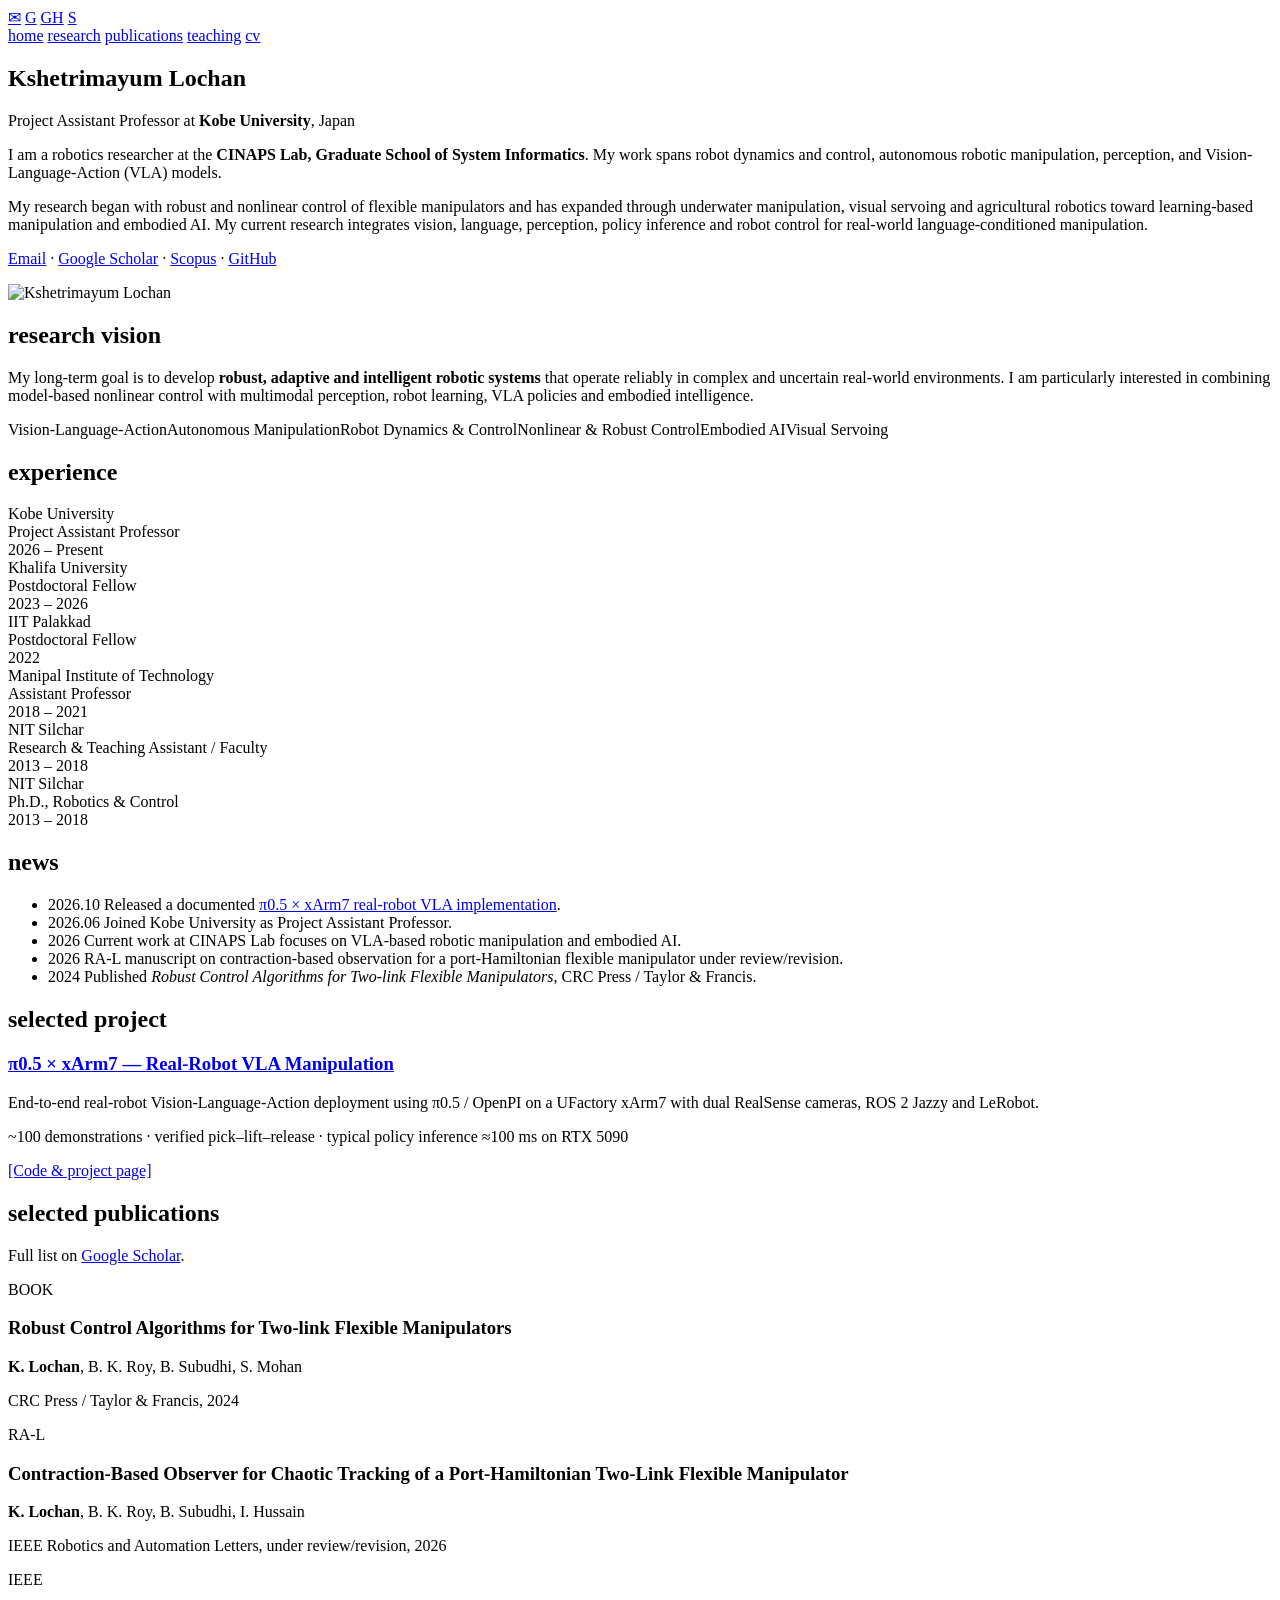
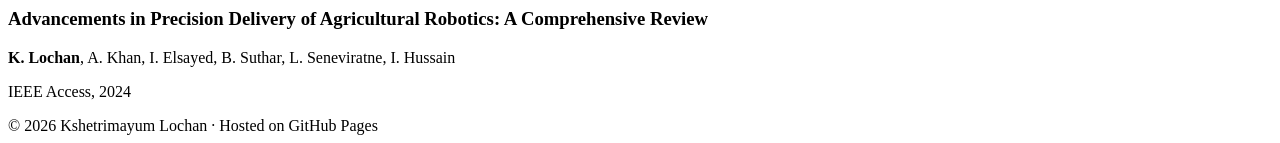
==== index.html @ 655a131e "Add index.html to academic website" ====
<!doctype html>
<html lang="en">
<head>
  <meta charset="utf-8">
  <meta name="viewport" content="width=device-width, initial-scale=1">
  <title>Kshetrimayum Lochan | Robotics & VLA</title>
  <meta name="description" content="Academic homepage of Kshetrimayum Lochan, Project Assistant Professor at Kobe University working on Vision-Language-Action models, robotics, autonomous manipulation, and nonlinear control.">
  <link rel="stylesheet" href="styles.css">
</head>
<body>
<header class="site-header">
  <div class="nav-wrap">
    <div class="social">
      <a href="mailto:lochan.nits@gmail.com" aria-label="Email">✉</a>
      <a href="https://scholar.google.co.in/citations?user=Sx0c1C0AAAAJ&hl=en" target="_blank">G</a>
      <a href="https://github.com/KLochan" target="_blank">GH</a>
      <a href="https://www.scopus.com/authid/detail.uri?authorId=55263348600" target="_blank">S</a>
    </div>
    <nav>
      <a class="active" href="index.html">home</a>
      <a href="research.html">research</a>
      <a href="publications.html">publications</a>
      <a href="teaching.html">teaching</a>
      <a href="cv.html">cv</a>
    </nav>
  </div>
</header>

<main class="container">
  <section class="hero">
    <div class="hero-text">
      <h1>Kshetrimayum Lochan</h1>
      <p class="role">Project Assistant Professor at <strong>Kobe University</strong>, Japan</p>
      <p>I am a robotics researcher at the <strong>CINAPS Lab, Graduate School of System Informatics</strong>. My work spans robot dynamics and control, autonomous robotic manipulation, perception, and Vision-Language-Action (VLA) models.</p>
      <p>My research began with robust and nonlinear control of flexible manipulators and has expanded through underwater manipulation, visual servoing and agricultural robotics toward learning-based manipulation and embodied AI. My current research integrates vision, language, perception, policy inference and robot control for real-world language-conditioned manipulation.</p>
      <p class="links"><a href="mailto:lochan.nits@gmail.com">Email</a> · <a href="https://scholar.google.co.in/citations?user=Sx0c1C0AAAAJ&hl=en">Google Scholar</a> · <a href="https://www.scopus.com/authid/detail.uri?authorId=55263348600">Scopus</a> · <a href="https://github.com/KLochan">GitHub</a></p>
    </div>
    <img class="portrait" src="https://avatars.githubusercontent.com/u/66626552?v=4" alt="Kshetrimayum Lochan">
  </section>

  <section>
    <h2>research vision</h2>
    <p>My long-term goal is to develop <strong>robust, adaptive and intelligent robotic systems</strong> that operate reliably in complex and uncertain real-world environments. I am particularly interested in combining model-based nonlinear control with multimodal perception, robot learning, VLA policies and embodied intelligence.</p>
    <div class="chips">
      <span>Vision-Language-Action</span><span>Autonomous Manipulation</span><span>Robot Dynamics & Control</span><span>Nonlinear & Robust Control</span><span>Embodied AI</span><span>Visual Servoing</span>
    </div>
  </section>

  <section>
    <h2>experience</h2>
    <div class="timeline-grid">
      <div class="exp-card"><div class="inst">Kobe University</div><div class="title">Project Assistant Professor</div><div class="years">2026 – Present</div></div>
      <div class="exp-card"><div class="inst">Khalifa University</div><div class="title">Postdoctoral Fellow</div><div class="years">2023 – 2026</div></div>
      <div class="exp-card"><div class="inst">IIT Palakkad</div><div class="title">Postdoctoral Fellow</div><div class="years">2022</div></div>
      <div class="exp-card"><div class="inst">Manipal Institute of Technology</div><div class="title">Assistant Professor</div><div class="years">2018 – 2021</div></div>
      <div class="exp-card"><div class="inst">NIT Silchar</div><div class="title">Research & Teaching Assistant / Faculty</div><div class="years">2013 – 2018</div></div>
      <div class="exp-card"><div class="inst">NIT Silchar</div><div class="title">Ph.D., Robotics & Control</div><div class="years">2013 – 2018</div></div>
    </div>
  </section>

  <section>
    <h2>news</h2>
    <ul class="news">
      <li><span>2026.10</span> Released a documented <a href="https://github.com/KLochan/pi0.5-xArm7-handwash-pick">π0.5 × xArm7 real-robot VLA implementation</a>.</li>
      <li><span>2026.06</span> Joined Kobe University as Project Assistant Professor.</li>
      <li><span>2026</span> Current work at CINAPS Lab focuses on VLA-based robotic manipulation and embodied AI.</li>
      <li><span>2026</span> RA-L manuscript on contraction-based observation for a port-Hamiltonian flexible manipulator under review/revision.</li>
      <li><span>2024</span> Published <em>Robust Control Algorithms for Two-link Flexible Manipulators</em>, CRC Press / Taylor & Francis.</li>
    </ul>
  </section>

  <section>
    <h2>selected project</h2>
    <article class="project-card">
      <div>
        <h3><a href="https://github.com/KLochan/pi0.5-xArm7-handwash-pick">π0.5 × xArm7 — Real-Robot VLA Manipulation</a></h3>
        <p>End-to-end real-robot Vision-Language-Action deployment using π0.5 / OpenPI on a UFactory xArm7 with dual RealSense cameras, ROS 2 Jazzy and LeRobot.</p>
        <p class="meta">~100 demonstrations · verified pick–lift–release · typical policy inference ≈100 ms on RTX 5090</p>
        <p><a href="https://github.com/KLochan/pi0.5-xArm7-handwash-pick">[Code & project page]</a></p>
      </div>
    </article>
  </section>

  <section>
    <h2>selected publications</h2>
    <p class="pub-note">Full list on <a href="https://scholar.google.co.in/citations?user=Sx0c1C0AAAAJ&hl=en">Google Scholar</a>.</p>

    <article class="pub">
      <div class="pub-thumb">BOOK</div>
      <div><h3>Robust Control Algorithms for Two-link Flexible Manipulators</h3><p><strong>K. Lochan</strong>, B. K. Roy, B. Subudhi, S. Mohan</p><p class="venue">CRC Press / Taylor & Francis, 2024</p></div>
    </article>

    <article class="pub">
      <div class="pub-thumb">RA-L</div>
      <div><h3>Contraction-Based Observer for Chaotic Tracking of a Port-Hamiltonian Two-Link Flexible Manipulator</h3><p><strong>K. Lochan</strong>, B. K. Roy, B. Subudhi, I. Hussain</p><p class="venue">IEEE Robotics and Automation Letters, under review/revision, 2026</p></div>
    </article>

    <article class="pub">
      <div class="pub-thumb">IEEE</div>
      <div><h3>Advancements in Precision Delivery of Agricultural Robotics: A Comprehensive Review</h3><p><strong>K. Lochan</strong>, A. Khan, I. Elsayed, B. Suthar, L. Seneviratne, I. Hussain</p><p class="venue">IEEE Access, 2024</p></div>
    </article>
  </section>
</main>

<footer>© 2026 Kshetrimayum Lochan · Hosted on GitHub Pages</footer>
</body>
</html>
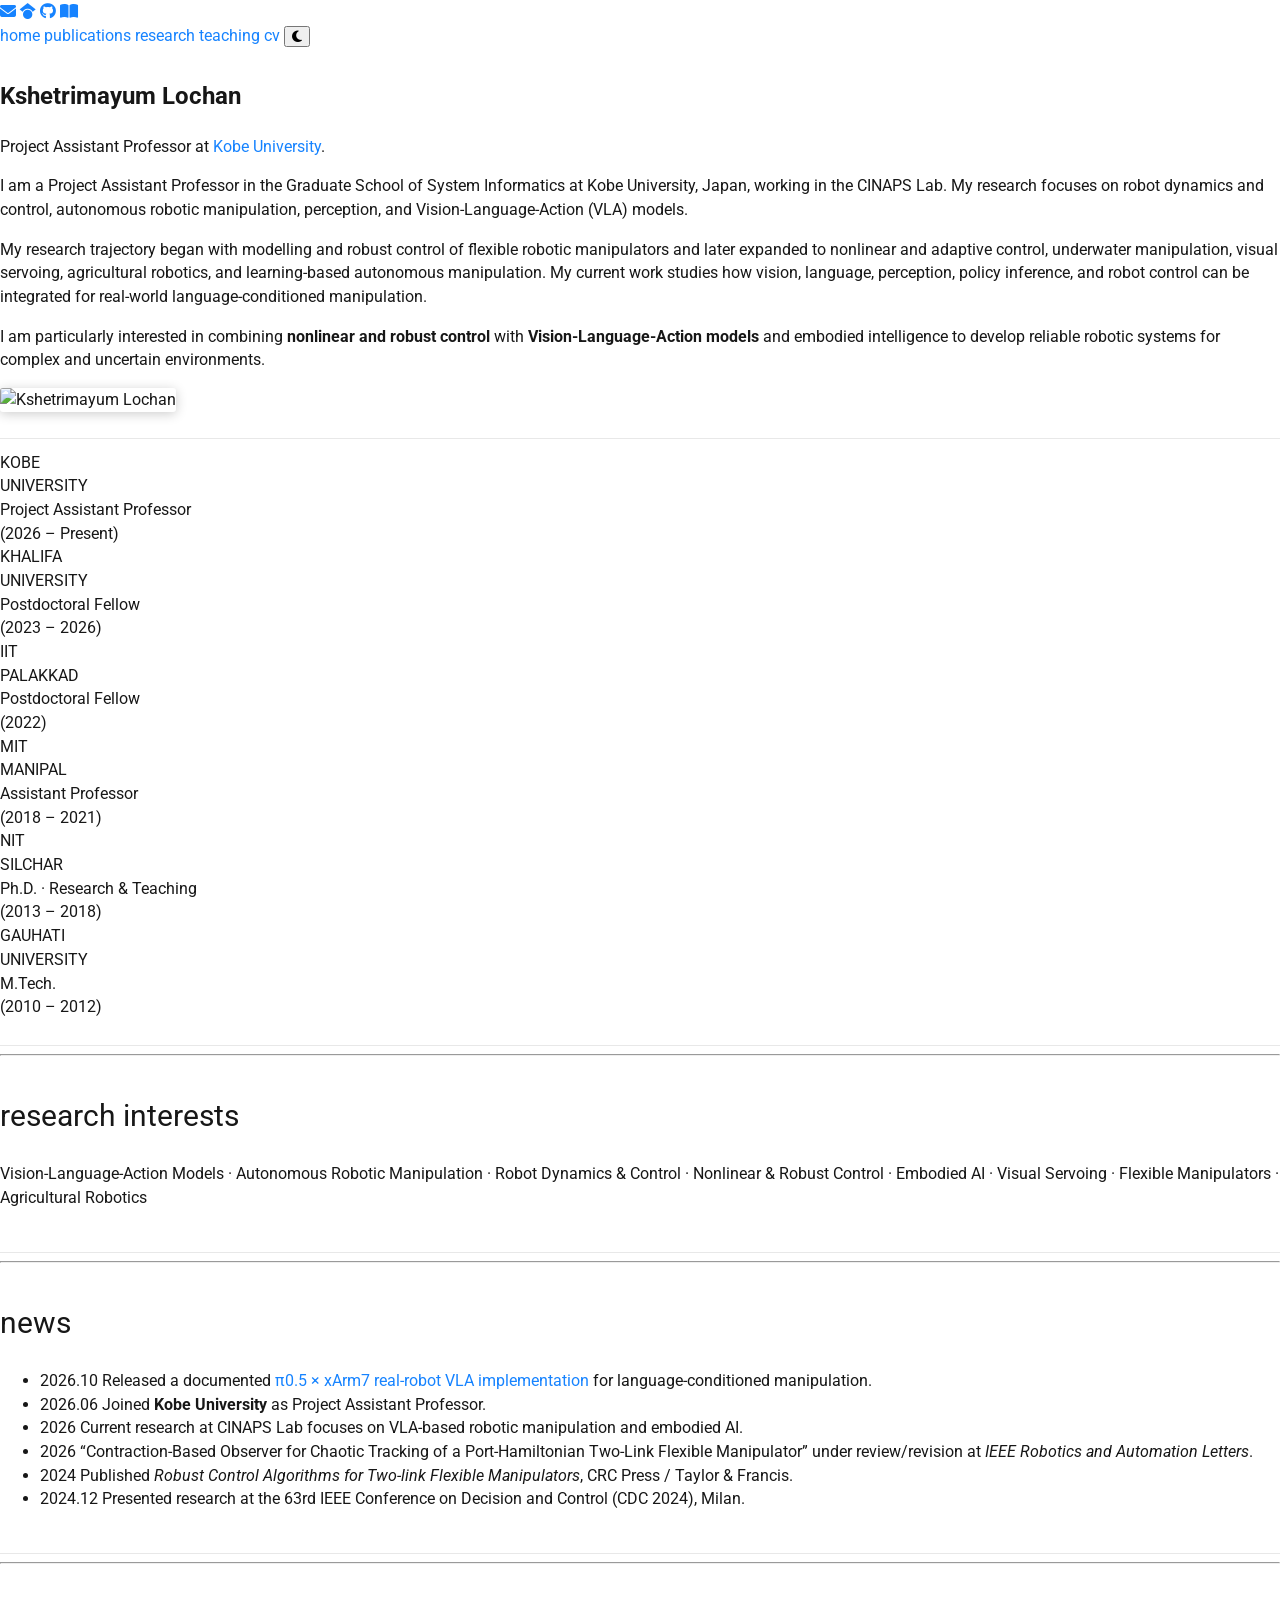
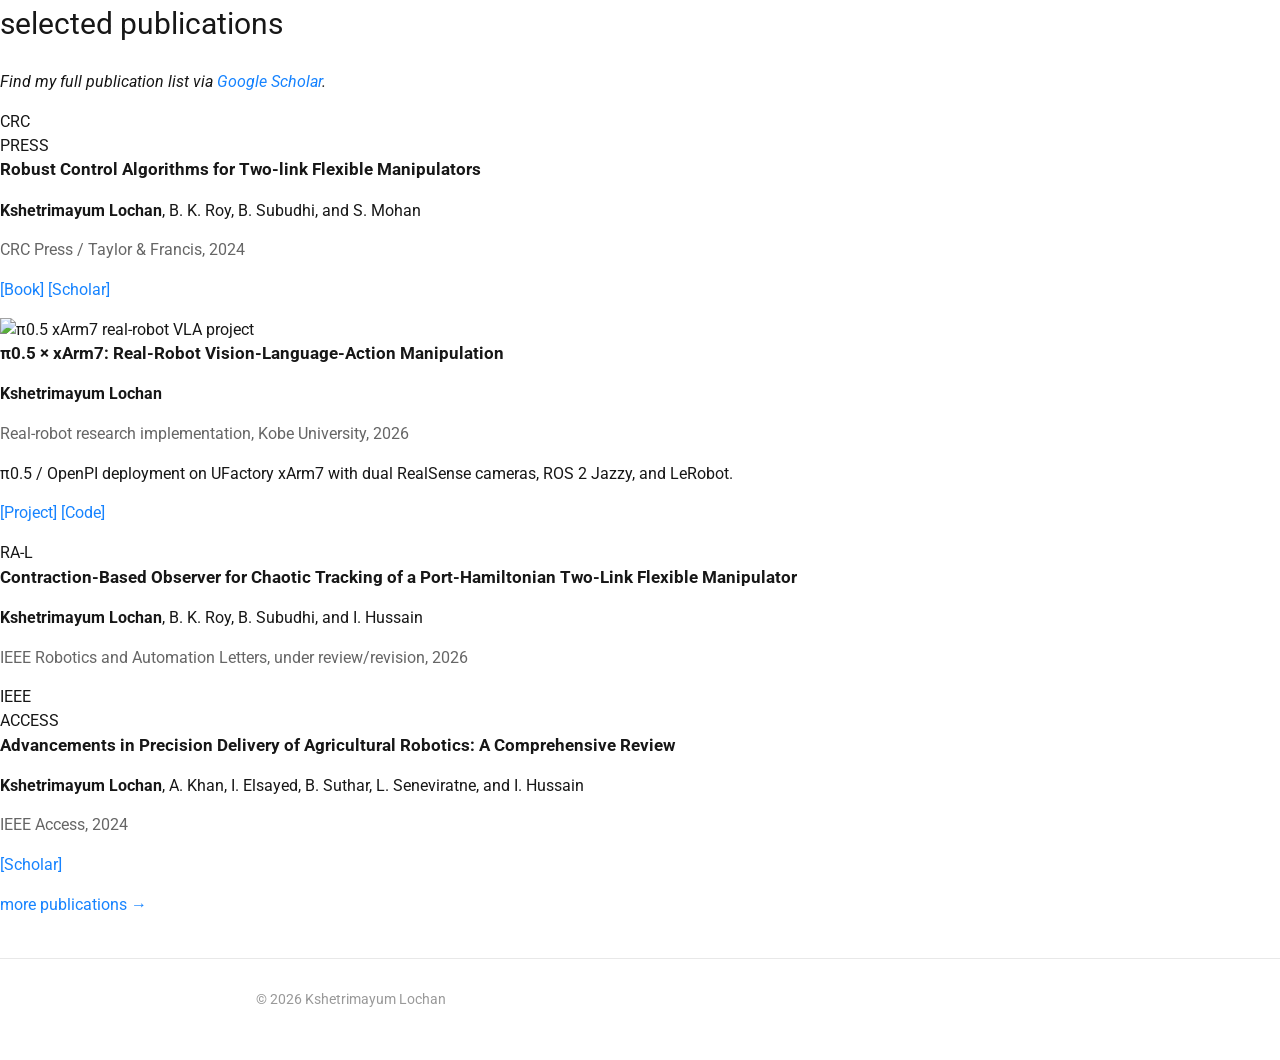
==== commit 040da27e: "Match academic homepage layout more closely" ====
--- a/index.html
+++ b/index.html
@@ -3,105 +3,161 @@
 <head>
   <meta charset="utf-8">
   <meta name="viewport" content="width=device-width, initial-scale=1">
-  <title>Kshetrimayum Lochan | Robotics & VLA</title>
-  <meta name="description" content="Academic homepage of Kshetrimayum Lochan, Project Assistant Professor at Kobe University working on Vision-Language-Action models, robotics, autonomous manipulation, and nonlinear control.">
+  <title>Kshetrimayum Lochan</title>
+  <meta name="description" content="Kshetrimayum Lochan — Project Assistant Professor at Kobe University. Robotics, Vision-Language-Action models, autonomous manipulation, nonlinear and robust control.">
+  <link rel="preconnect" href="https://fonts.googleapis.com">
+  <link rel="preconnect" href="https://fonts.gstatic.com" crossorigin>
+  <link href="https://fonts.googleapis.com/css2?family=Roboto:wght@300;400;500;700&display=swap" rel="stylesheet">
+  <link rel="stylesheet" href="https://cdnjs.cloudflare.com/ajax/libs/font-awesome/6.5.2/css/all.min.css">
   <link rel="stylesheet" href="styles.css">
 </head>
 <body>
-<header class="site-header">
-  <div class="nav-wrap">
-    <div class="social">
-      <a href="mailto:lochan.nits@gmail.com" aria-label="Email">✉</a>
-      <a href="https://scholar.google.co.in/citations?user=Sx0c1C0AAAAJ&hl=en" target="_blank">G</a>
-      <a href="https://github.com/KLochan" target="_blank">GH</a>
-      <a href="https://www.scopus.com/authid/detail.uri?authorId=55263348600" target="_blank">S</a>
+<header class="topbar">
+  <div class="nav-shell">
+    <div class="icon-links">
+      <a href="mailto:lochan.nits@gmail.com" title="Email"><i class="fa-solid fa-envelope"></i></a>
+      <a href="https://scholar.google.co.in/citations?user=Sx0c1C0AAAAJ&hl=en" target="_blank" title="Google Scholar"><i class="fa-brands fa-google-scholar"></i></a>
+      <a href="https://github.com/KLochan" target="_blank" title="GitHub"><i class="fa-brands fa-github"></i></a>
+      <a href="https://www.scopus.com/authid/detail.uri?authorId=55263348600" target="_blank" title="Scopus"><i class="fa-solid fa-book-open"></i></a>
     </div>
-    <nav>
+    <nav class="main-nav">
       <a class="active" href="index.html">home</a>
+      <a href="publications.html">publications</a>
       <a href="research.html">research</a>
-      <a href="publications.html">publications</a>
       <a href="teaching.html">teaching</a>
       <a href="cv.html">cv</a>
+      <button id="theme-toggle" aria-label="Toggle dark mode"><i class="fa-solid fa-moon"></i></button>
     </nav>
   </div>
 </header>
 
-<main class="container">
-  <section class="hero">
-    <div class="hero-text">
+<main class="page">
+  <section class="intro">
+    <div class="intro-copy">
       <h1>Kshetrimayum Lochan</h1>
-      <p class="role">Project Assistant Professor at <strong>Kobe University</strong>, Japan</p>
-      <p>I am a robotics researcher at the <strong>CINAPS Lab, Graduate School of System Informatics</strong>. My work spans robot dynamics and control, autonomous robotic manipulation, perception, and Vision-Language-Action (VLA) models.</p>
-      <p>My research began with robust and nonlinear control of flexible manipulators and has expanded through underwater manipulation, visual servoing and agricultural robotics toward learning-based manipulation and embodied AI. My current research integrates vision, language, perception, policy inference and robot control for real-world language-conditioned manipulation.</p>
-      <p class="links"><a href="mailto:lochan.nits@gmail.com">Email</a> · <a href="https://scholar.google.co.in/citations?user=Sx0c1C0AAAAJ&hl=en">Google Scholar</a> · <a href="https://www.scopus.com/authid/detail.uri?authorId=55263348600">Scopus</a> · <a href="https://github.com/KLochan">GitHub</a></p>
+      <p class="position">Project Assistant Professor at <a href="https://www.kobe-u.ac.jp/en/" target="_blank">Kobe University</a>.</p>
+
+      <p>I am a Project Assistant Professor in the Graduate School of System Informatics at Kobe University, Japan, working in the CINAPS Lab. My research focuses on robot dynamics and control, autonomous robotic manipulation, perception, and Vision-Language-Action (VLA) models.</p>
+
+      <p>My research trajectory began with modelling and robust control of flexible robotic manipulators and later expanded to nonlinear and adaptive control, underwater manipulation, visual servoing, agricultural robotics, and learning-based autonomous manipulation. My current work studies how vision, language, perception, policy inference, and robot control can be integrated for real-world language-conditioned manipulation.</p>
+
+      <p>I am particularly interested in combining <strong>nonlinear and robust control</strong> with <strong>Vision-Language-Action models</strong> and embodied intelligence to develop reliable robotic systems for complex and uncertain environments.</p>
     </div>
-    <img class="portrait" src="https://avatars.githubusercontent.com/u/66626552?v=4" alt="Kshetrimayum Lochan">
-  </section>
-
-  <section>
-    <h2>research vision</h2>
-    <p>My long-term goal is to develop <strong>robust, adaptive and intelligent robotic systems</strong> that operate reliably in complex and uncertain real-world environments. I am particularly interested in combining model-based nonlinear control with multimodal perception, robot learning, VLA policies and embodied intelligence.</p>
-    <div class="chips">
-      <span>Vision-Language-Action</span><span>Autonomous Manipulation</span><span>Robot Dynamics & Control</span><span>Nonlinear & Robust Control</span><span>Embodied AI</span><span>Visual Servoing</span>
+    <div class="portrait-wrap">
+      <img class="portrait" src="https://avatars.githubusercontent.com/u/66626552?v=4" alt="Kshetrimayum Lochan">
     </div>
   </section>
 
-  <section>
-    <h2>experience</h2>
-    <div class="timeline-grid">
-      <div class="exp-card"><div class="inst">Kobe University</div><div class="title">Project Assistant Professor</div><div class="years">2026 – Present</div></div>
-      <div class="exp-card"><div class="inst">Khalifa University</div><div class="title">Postdoctoral Fellow</div><div class="years">2023 – 2026</div></div>
-      <div class="exp-card"><div class="inst">IIT Palakkad</div><div class="title">Postdoctoral Fellow</div><div class="years">2022</div></div>
-      <div class="exp-card"><div class="inst">Manipal Institute of Technology</div><div class="title">Assistant Professor</div><div class="years">2018 – 2021</div></div>
-      <div class="exp-card"><div class="inst">NIT Silchar</div><div class="title">Research & Teaching Assistant / Faculty</div><div class="years">2013 – 2018</div></div>
-      <div class="exp-card"><div class="inst">NIT Silchar</div><div class="title">Ph.D., Robotics & Control</div><div class="years">2013 – 2018</div></div>
+  <section class="career-strip">
+    <div class="career-item">
+      <div class="logo-block kobe">KOBE<br><span>UNIVERSITY</span></div>
+      <div class="career-role">Project Assistant Professor</div>
+      <div class="career-years">(2026 – Present)</div>
+    </div>
+    <div class="career-item">
+      <div class="logo-block ku">KHALIFA<br><span>UNIVERSITY</span></div>
+      <div class="career-role">Postdoctoral Fellow</div>
+      <div class="career-years">(2023 – 2026)</div>
+    </div>
+    <div class="career-item">
+      <div class="logo-block iit">IIT<br><span>PALAKKAD</span></div>
+      <div class="career-role">Postdoctoral Fellow</div>
+      <div class="career-years">(2022)</div>
+    </div>
+    <div class="career-item">
+      <div class="logo-block mit">MIT<br><span>MANIPAL</span></div>
+      <div class="career-role">Assistant Professor</div>
+      <div class="career-years">(2018 – 2021)</div>
+    </div>
+    <div class="career-item">
+      <div class="logo-block nit">NIT<br><span>SILCHAR</span></div>
+      <div class="career-role">Ph.D. · Research & Teaching</div>
+      <div class="career-years">(2013 – 2018)</div>
+    </div>
+    <div class="career-item">
+      <div class="logo-block gu">GAUHATI<br><span>UNIVERSITY</span></div>
+      <div class="career-role">M.Tech.</div>
+      <div class="career-years">(2010 – 2012)</div>
     </div>
   </section>
 
+  <hr>
+
+  <section>
+    <h2>research interests</h2>
+    <p class="interest-line">Vision-Language-Action Models · Autonomous Robotic Manipulation · Robot Dynamics & Control · Nonlinear & Robust Control · Embodied AI · Visual Servoing · Flexible Manipulators · Agricultural Robotics</p>
+  </section>
+
+  <hr>
+
   <section>
     <h2>news</h2>
-    <ul class="news">
-      <li><span>2026.10</span> Released a documented <a href="https://github.com/KLochan/pi0.5-xArm7-handwash-pick">π0.5 × xArm7 real-robot VLA implementation</a>.</li>
-      <li><span>2026.06</span> Joined Kobe University as Project Assistant Professor.</li>
-      <li><span>2026</span> Current work at CINAPS Lab focuses on VLA-based robotic manipulation and embodied AI.</li>
-      <li><span>2026</span> RA-L manuscript on contraction-based observation for a port-Hamiltonian flexible manipulator under review/revision.</li>
-      <li><span>2024</span> Published <em>Robust Control Algorithms for Two-link Flexible Manipulators</em>, CRC Press / Taylor & Francis.</li>
+    <ul class="news-list">
+      <li><span class="date">2026.10</span> Released a documented <a href="https://github.com/KLochan/pi0.5-xArm7-handwash-pick">π0.5 × xArm7 real-robot VLA implementation</a> for language-conditioned manipulation.</li>
+      <li><span class="date">2026.06</span> Joined <strong>Kobe University</strong> as Project Assistant Professor.</li>
+      <li><span class="date">2026</span> Current research at CINAPS Lab focuses on VLA-based robotic manipulation and embodied AI.</li>
+      <li><span class="date">2026</span> “Contraction-Based Observer for Chaotic Tracking of a Port-Hamiltonian Two-Link Flexible Manipulator” under review/revision at <em>IEEE Robotics and Automation Letters</em>.</li>
+      <li><span class="date">2024</span> Published <em>Robust Control Algorithms for Two-link Flexible Manipulators</em>, CRC Press / Taylor & Francis.</li>
+      <li><span class="date">2024.12</span> Presented research at the 63rd IEEE Conference on Decision and Control (CDC 2024), Milan.</li>
     </ul>
   </section>
 
-  <section>
-    <h2>selected project</h2>
-    <article class="project-card">
-      <div>
-        <h3><a href="https://github.com/KLochan/pi0.5-xArm7-handwash-pick">π0.5 × xArm7 — Real-Robot VLA Manipulation</a></h3>
-        <p>End-to-end real-robot Vision-Language-Action deployment using π0.5 / OpenPI on a UFactory xArm7 with dual RealSense cameras, ROS 2 Jazzy and LeRobot.</p>
-        <p class="meta">~100 demonstrations · verified pick–lift–release · typical policy inference ≈100 ms on RTX 5090</p>
-        <p><a href="https://github.com/KLochan/pi0.5-xArm7-handwash-pick">[Code & project page]</a></p>
-      </div>
-    </article>
-  </section>
+  <hr>
 
   <section>
     <h2>selected publications</h2>
-    <p class="pub-note">Full list on <a href="https://scholar.google.co.in/citations?user=Sx0c1C0AAAAJ&hl=en">Google Scholar</a>.</p>
+    <p class="pub-intro"><em>Find my full publication list via <a href="https://scholar.google.co.in/citations?user=Sx0c1C0AAAAJ&hl=en">Google Scholar</a>.</em></p>
 
-    <article class="pub">
-      <div class="pub-thumb">BOOK</div>
-      <div><h3>Robust Control Algorithms for Two-link Flexible Manipulators</h3><p><strong>K. Lochan</strong>, B. K. Roy, B. Subudhi, S. Mohan</p><p class="venue">CRC Press / Taylor & Francis, 2024</p></div>
+    <article class="publication">
+      <div class="pub-image book-cover"><span>CRC<br>PRESS</span></div>
+      <div class="pub-body">
+        <h3>Robust Control Algorithms for Two-link Flexible Manipulators</h3>
+        <p><strong>Kshetrimayum Lochan</strong>, B. K. Roy, B. Subudhi, and S. Mohan</p>
+        <p class="venue">CRC Press / Taylor & Francis, 2024</p>
+        <p class="paper-links"><a href="https://doi.org/10.1201/9781003345268">[Book]</a> <a href="https://scholar.google.co.in/citations?user=Sx0c1C0AAAAJ&hl=en">[Scholar]</a></p>
+      </div>
     </article>
 
-    <article class="pub">
-      <div class="pub-thumb">RA-L</div>
-      <div><h3>Contraction-Based Observer for Chaotic Tracking of a Port-Hamiltonian Two-Link Flexible Manipulator</h3><p><strong>K. Lochan</strong>, B. K. Roy, B. Subudhi, I. Hussain</p><p class="venue">IEEE Robotics and Automation Letters, under review/revision, 2026</p></div>
+    <article class="publication">
+      <img class="pub-image real-image" src="https://raw.githubusercontent.com/KLochan/pi0.5-xArm7-handwash-pick/main/assets/handwash_task_montage.jpg" alt="π0.5 xArm7 real-robot VLA project">
+      <div class="pub-body">
+        <h3>π0.5 × xArm7: Real-Robot Vision-Language-Action Manipulation</h3>
+        <p><strong>Kshetrimayum Lochan</strong></p>
+        <p class="venue">Real-robot research implementation, Kobe University, 2026</p>
+        <p>π0.5 / OpenPI deployment on UFactory xArm7 with dual RealSense cameras, ROS 2 Jazzy, and LeRobot.</p>
+        <p class="paper-links"><a href="https://github.com/KLochan/pi0.5-xArm7-handwash-pick">[Project]</a> <a href="https://github.com/KLochan/pi0.5-xArm7-handwash-pick">[Code]</a></p>
+      </div>
     </article>
 
-    <article class="pub">
-      <div class="pub-thumb">IEEE</div>
-      <div><h3>Advancements in Precision Delivery of Agricultural Robotics: A Comprehensive Review</h3><p><strong>K. Lochan</strong>, A. Khan, I. Elsayed, B. Suthar, L. Seneviratne, I. Hussain</p><p class="venue">IEEE Access, 2024</p></div>
+    <article class="publication">
+      <div class="pub-image paper-graphic">RA-L</div>
+      <div class="pub-body">
+        <h3>Contraction-Based Observer for Chaotic Tracking of a Port-Hamiltonian Two-Link Flexible Manipulator</h3>
+        <p><strong>Kshetrimayum Lochan</strong>, B. K. Roy, B. Subudhi, and I. Hussain</p>
+        <p class="venue">IEEE Robotics and Automation Letters, under review/revision, 2026</p>
+      </div>
     </article>
+
+    <article class="publication">
+      <div class="pub-image paper-graphic">IEEE<br>ACCESS</div>
+      <div class="pub-body">
+        <h3>Advancements in Precision Delivery of Agricultural Robotics: A Comprehensive Review</h3>
+        <p><strong>Kshetrimayum Lochan</strong>, A. Khan, I. Elsayed, B. Suthar, L. Seneviratne, and I. Hussain</p>
+        <p class="venue">IEEE Access, 2024</p>
+        <p class="paper-links"><a href="https://scholar.google.co.in/citations?user=Sx0c1C0AAAAJ&hl=en">[Scholar]</a></p>
+      </div>
+    </article>
+
+    <p class="more"><a href="publications.html">more publications →</a></p>
   </section>
 </main>
 
-<footer>© 2026 Kshetrimayum Lochan · Hosted on GitHub Pages</footer>
+<footer class="footer">© 2026 Kshetrimayum Lochan</footer>
+
+<script>
+const btn=document.getElementById('theme-toggle');
+btn.addEventListener('click',()=>{document.body.classList.toggle('dark');localStorage.setItem('theme',document.body.classList.contains('dark')?'dark':'light');});
+if(localStorage.getItem('theme')==='dark')document.body.classList.add('dark');
+</script>
 </body>
 </html>
--- a/styles.css
+++ b/styles.css
@@ -0,0 +1,12 @@
+:root{--blue:#1683ff;--text:#171717;--muted:#666;--line:#e8e8e8;--bg:#fff;--card:#fafafa}
+*{box-sizing:border-box}body{margin:0;font-family:-apple-system,BlinkMacSystemFont,"Segoe UI",Roboto,Helvetica,Arial,sans-serif;color:var(--text);background:var(--bg);line-height:1.48;font-size:16px}
+a{color:var(--blue);text-decoration:none}a:hover{text-decoration:underline}.site-header{position:sticky;top:0;background:rgba(255,255,255,.96);border-bottom:1px solid var(--line);z-index:10}
+.nav-wrap{max-width:800px;margin:auto;height:64px;display:flex;align-items:center;justify-content:space-between;padding:0 8px}.social{display:flex;gap:10px;font-weight:700}.social a{color:#111}.nav-wrap nav{display:flex;gap:22px}.nav-wrap nav a{color:#333}.nav-wrap nav a.active{color:var(--blue)}
+.container{max-width:800px;margin:48px auto;padding:0 16px}.hero{display:grid;grid-template-columns:1fr 200px;gap:38px;align-items:center}.hero h1{font-size:42px;font-weight:400;margin:0 0 8px}.role{font-size:18px;margin-top:0}.portrait{width:200px;height:260px;object-fit:cover;border-radius:3px;box-shadow:0 2px 12px rgba(0,0,0,.2)}.links{margin-top:18px}
+section{padding:12px 0 26px;border-bottom:1px solid var(--line)}h2{font-size:30px;font-weight:400;margin:18px 0 24px}h3{font-size:17px;margin:0 0 5px}.chips{display:flex;flex-wrap:wrap;gap:8px;margin-top:20px}.chips span{border:1px solid #ddd;border-radius:16px;padding:5px 10px;font-size:14px;background:#fff}
+.timeline-grid{display:grid;grid-template-columns:repeat(3,1fr);gap:14px}.exp-card{border:1px solid var(--line);padding:16px;text-align:center;min-height:130px;display:flex;flex-direction:column;justify-content:center}.inst{font-weight:700;font-size:17px}.title{color:#555;margin:6px 0}.years{color:#999;font-weight:600}
+.news{padding-left:20px}.news li{margin:9px 0}.news span{display:inline-block;width:76px;color:#777}.project-card{display:grid;grid-template-columns:1fr;border-left:4px solid var(--blue);padding:6px 0 6px 20px}.meta,.venue,.pub-note{color:var(--muted)}
+.pub{display:grid;grid-template-columns:180px 1fr;gap:28px;margin:28px 0;align-items:start}.pub-thumb{height:105px;background:linear-gradient(135deg,#f0f0f0,#d9e8f8);display:flex;align-items:center;justify-content:center;font-weight:700;color:#666;letter-spacing:2px}.pub p{margin:3px 0}.pub h3{line-height:1.35}
+.subpage h1{font-size:38px;font-weight:400}.back{margin-bottom:24px}.section-list li{margin:8px 0}footer{max-width:800px;margin:30px auto 50px;padding:0 16px;color:#999;font-size:14px}
+@media(max-width:700px){.nav-wrap{height:auto;padding:14px 16px;align-items:flex-start;gap:12px;flex-direction:column}.nav-wrap nav{gap:13px;flex-wrap:wrap}.container{margin-top:26px}.hero{grid-template-columns:1fr}.portrait{order:-1;width:160px;height:210px}.hero h1{font-size:36px}.timeline-grid{grid-template-columns:1fr 1fr}.pub{grid-template-columns:1fr}.pub-thumb{width:180px}}
+@media(max-width:450px){.timeline-grid{grid-template-columns:1fr}}
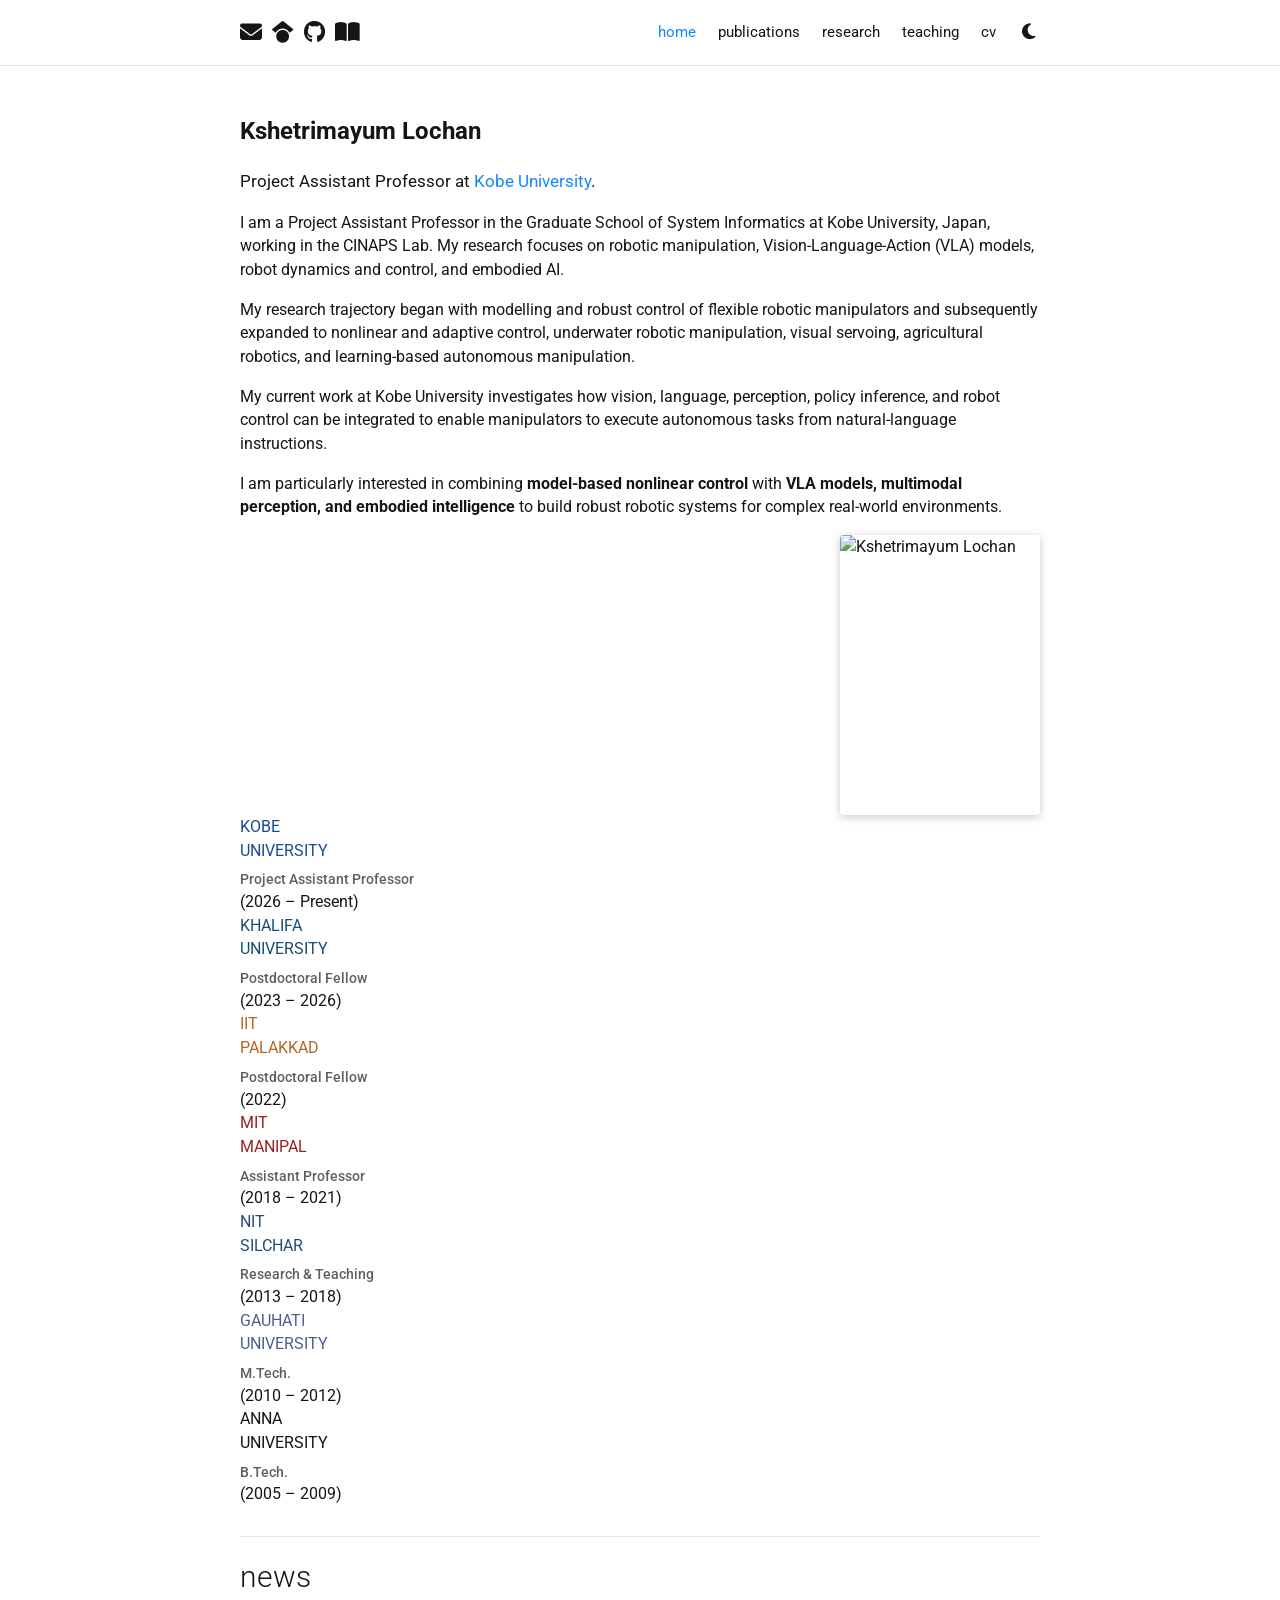
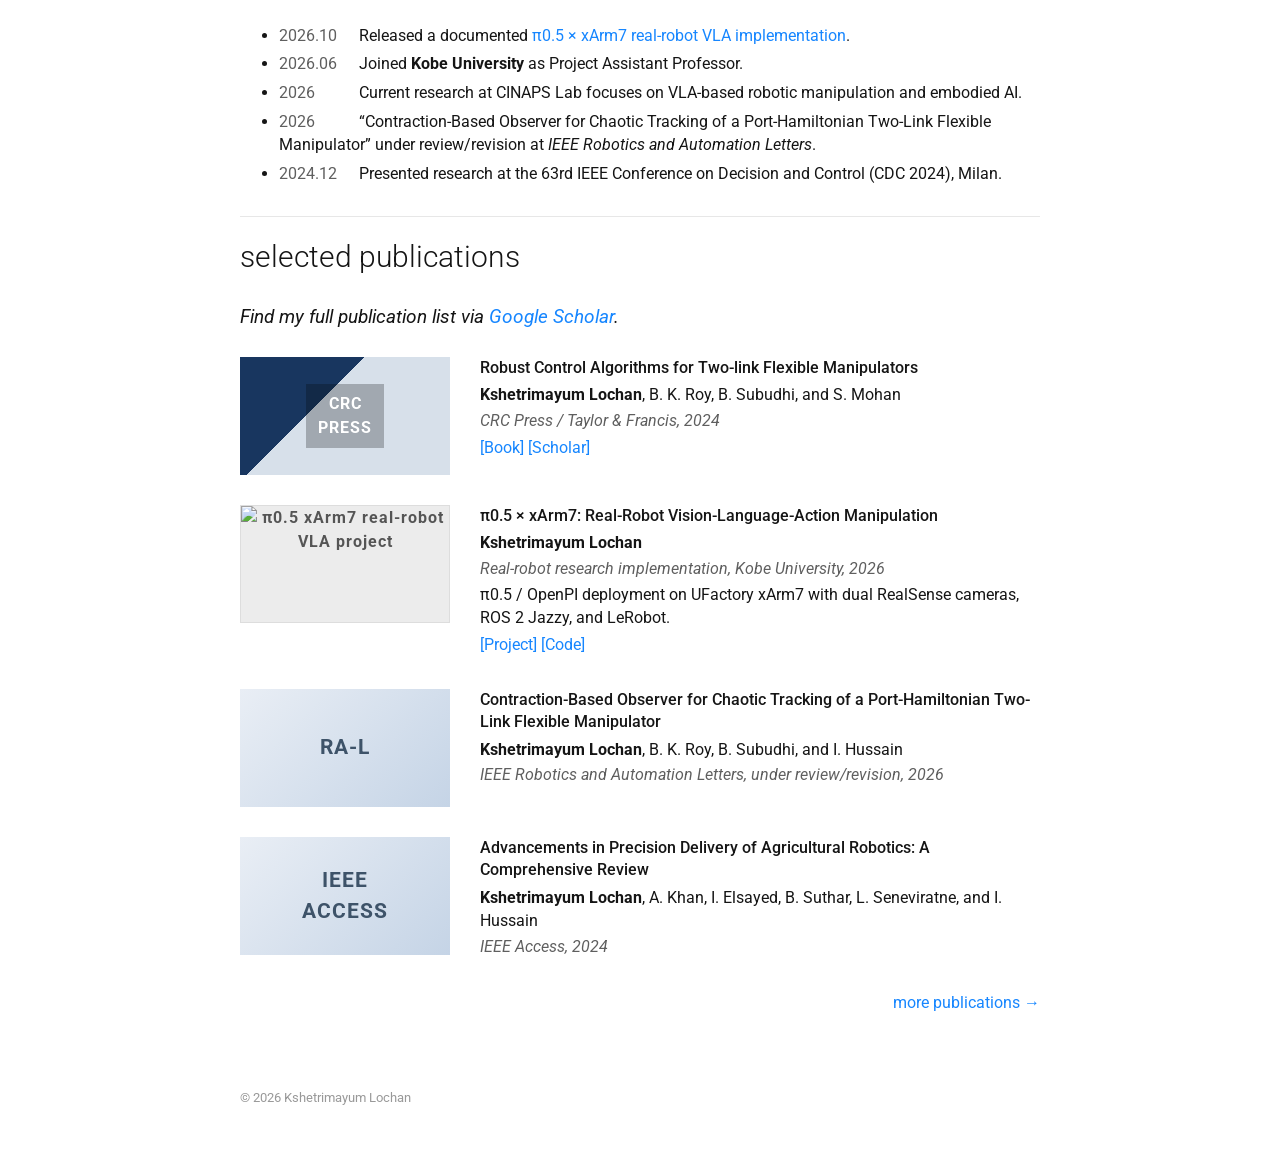
==== commit e8d69b4a: "Match homepage to academic website reference" ====
--- a/index.html
+++ b/index.html
@@ -4,7 +4,7 @@
   <meta charset="utf-8">
   <meta name="viewport" content="width=device-width, initial-scale=1">
   <title>Kshetrimayum Lochan</title>
-  <meta name="description" content="Kshetrimayum Lochan — Project Assistant Professor at Kobe University. Robotics, Vision-Language-Action models, autonomous manipulation, nonlinear and robust control.">
+  <meta name="description" content="Kshetrimayum Lochan — Project Assistant Professor at Kobe University working on robotics, Vision-Language-Action models, autonomous manipulation, and nonlinear control.">
   <link rel="preconnect" href="https://fonts.googleapis.com">
   <link rel="preconnect" href="https://fonts.gstatic.com" crossorigin>
   <link href="https://fonts.googleapis.com/css2?family=Roboto:wght@300;400;500;700&display=swap" rel="stylesheet">
@@ -20,6 +20,7 @@
       <a href="https://github.com/KLochan" target="_blank" title="GitHub"><i class="fa-brands fa-github"></i></a>
       <a href="https://www.scopus.com/authid/detail.uri?authorId=55263348600" target="_blank" title="Scopus"><i class="fa-solid fa-book-open"></i></a>
     </div>
+
     <nav class="main-nav">
       <a class="active" href="index.html">home</a>
       <a href="publications.html">publications</a>
@@ -32,60 +33,61 @@
 </header>
 
 <main class="page">
-  <section class="intro">
-    <div class="intro-copy">
+  <section class="hero">
+    <div class="hero-copy">
       <h1>Kshetrimayum Lochan</h1>
       <p class="position">Project Assistant Professor at <a href="https://www.kobe-u.ac.jp/en/" target="_blank">Kobe University</a>.</p>
 
-      <p>I am a Project Assistant Professor in the Graduate School of System Informatics at Kobe University, Japan, working in the CINAPS Lab. My research focuses on robot dynamics and control, autonomous robotic manipulation, perception, and Vision-Language-Action (VLA) models.</p>
+      <p>I am a Project Assistant Professor in the Graduate School of System Informatics at Kobe University, Japan, working in the CINAPS Lab. My research focuses on robotic manipulation, Vision-Language-Action (VLA) models, robot dynamics and control, and embodied AI.</p>
 
-      <p>My research trajectory began with modelling and robust control of flexible robotic manipulators and later expanded to nonlinear and adaptive control, underwater manipulation, visual servoing, agricultural robotics, and learning-based autonomous manipulation. My current work studies how vision, language, perception, policy inference, and robot control can be integrated for real-world language-conditioned manipulation.</p>
+      <p>My research trajectory began with modelling and robust control of flexible robotic manipulators and subsequently expanded to nonlinear and adaptive control, underwater robotic manipulation, visual servoing, agricultural robotics, and learning-based autonomous manipulation.</p>
 
-      <p>I am particularly interested in combining <strong>nonlinear and robust control</strong> with <strong>Vision-Language-Action models</strong> and embodied intelligence to develop reliable robotic systems for complex and uncertain environments.</p>
+      <p>My current work at Kobe University investigates how vision, language, perception, policy inference, and robot control can be integrated to enable manipulators to execute autonomous tasks from natural-language instructions.</p>
+
+      <p>I am particularly interested in combining <strong>model-based nonlinear control</strong> with <strong>VLA models, multimodal perception, and embodied intelligence</strong> to build robust robotic systems for complex real-world environments.</p>
     </div>
+
     <div class="portrait-wrap">
       <img class="portrait" src="https://avatars.githubusercontent.com/u/66626552?v=4" alt="Kshetrimayum Lochan">
     </div>
   </section>
 
-  <section class="career-strip">
-    <div class="career-item">
-      <div class="logo-block kobe">KOBE<br><span>UNIVERSITY</span></div>
+  <section class="career-grid">
+    <div class="career">
+      <div class="brand kobe">KOBE<div>UNIVERSITY</div></div>
       <div class="career-role">Project Assistant Professor</div>
-      <div class="career-years">(2026 – Present)</div>
+      <div class="career-year">(2026 – Present)</div>
     </div>
-    <div class="career-item">
-      <div class="logo-block ku">KHALIFA<br><span>UNIVERSITY</span></div>
+    <div class="career">
+      <div class="brand ku">KHALIFA<div>UNIVERSITY</div></div>
       <div class="career-role">Postdoctoral Fellow</div>
-      <div class="career-years">(2023 – 2026)</div>
+      <div class="career-year">(2023 – 2026)</div>
     </div>
-    <div class="career-item">
-      <div class="logo-block iit">IIT<br><span>PALAKKAD</span></div>
+    <div class="career">
+      <div class="brand iit">IIT<div>PALAKKAD</div></div>
       <div class="career-role">Postdoctoral Fellow</div>
-      <div class="career-years">(2022)</div>
+      <div class="career-year">(2022)</div>
     </div>
-    <div class="career-item">
-      <div class="logo-block mit">MIT<br><span>MANIPAL</span></div>
+    <div class="career">
+      <div class="brand mit">MIT<div>MANIPAL</div></div>
       <div class="career-role">Assistant Professor</div>
-      <div class="career-years">(2018 – 2021)</div>
+      <div class="career-year">(2018 – 2021)</div>
     </div>
-    <div class="career-item">
-      <div class="logo-block nit">NIT<br><span>SILCHAR</span></div>
-      <div class="career-role">Ph.D. · Research & Teaching</div>
-      <div class="career-years">(2013 – 2018)</div>
+    <div class="career">
+      <div class="brand nit">NIT<div>SILCHAR</div></div>
+      <div class="career-role">Research & Teaching</div>
+      <div class="career-year">(2013 – 2018)</div>
     </div>
-    <div class="career-item">
-      <div class="logo-block gu">GAUHATI<br><span>UNIVERSITY</span></div>
+    <div class="career">
+      <div class="brand gu">GAUHATI<div>UNIVERSITY</div></div>
       <div class="career-role">M.Tech.</div>
-      <div class="career-years">(2010 – 2012)</div>
+      <div class="career-year">(2010 – 2012)</div>
     </div>
-  </section>
-
-  <hr>
-
-  <section>
-    <h2>research interests</h2>
-    <p class="interest-line">Vision-Language-Action Models · Autonomous Robotic Manipulation · Robot Dynamics & Control · Nonlinear & Robust Control · Embodied AI · Visual Servoing · Flexible Manipulators · Agricultural Robotics</p>
+    <div class="career">
+      <div class="brand anna">ANNA<div>UNIVERSITY</div></div>
+      <div class="career-role">B.Tech.</div>
+      <div class="career-year">(2005 – 2009)</div>
+    </div>
   </section>
 
   <hr>
@@ -93,11 +95,10 @@
   <section>
     <h2>news</h2>
     <ul class="news-list">
-      <li><span class="date">2026.10</span> Released a documented <a href="https://github.com/KLochan/pi0.5-xArm7-handwash-pick">π0.5 × xArm7 real-robot VLA implementation</a> for language-conditioned manipulation.</li>
+      <li><span class="date">2026.10</span> Released a documented <a href="https://github.com/KLochan/pi0.5-xArm7-handwash-pick">π0.5 × xArm7 real-robot VLA implementation</a>.</li>
       <li><span class="date">2026.06</span> Joined <strong>Kobe University</strong> as Project Assistant Professor.</li>
       <li><span class="date">2026</span> Current research at CINAPS Lab focuses on VLA-based robotic manipulation and embodied AI.</li>
       <li><span class="date">2026</span> “Contraction-Based Observer for Chaotic Tracking of a Port-Hamiltonian Two-Link Flexible Manipulator” under review/revision at <em>IEEE Robotics and Automation Letters</em>.</li>
-      <li><span class="date">2024</span> Published <em>Robust Control Algorithms for Two-link Flexible Manipulators</em>, CRC Press / Taylor & Francis.</li>
       <li><span class="date">2024.12</span> Presented research at the 63rd IEEE Conference on Decision and Control (CDC 2024), Milan.</li>
     </ul>
   </section>
@@ -144,7 +145,6 @@
         <h3>Advancements in Precision Delivery of Agricultural Robotics: A Comprehensive Review</h3>
         <p><strong>Kshetrimayum Lochan</strong>, A. Khan, I. Elsayed, B. Suthar, L. Seneviratne, and I. Hussain</p>
         <p class="venue">IEEE Access, 2024</p>
-        <p class="paper-links"><a href="https://scholar.google.co.in/citations?user=Sx0c1C0AAAAJ&hl=en">[Scholar]</a></p>
       </div>
     </article>
 
@@ -156,8 +156,11 @@
 
 <script>
 const btn=document.getElementById('theme-toggle');
-btn.addEventListener('click',()=>{document.body.classList.toggle('dark');localStorage.setItem('theme',document.body.classList.contains('dark')?'dark':'light');});
-if(localStorage.getItem('theme')==='dark')document.body.classList.add('dark');
+btn.addEventListener('click',()=>{
+  document.body.classList.toggle('dark');
+  localStorage.setItem('theme',document.body.classList.contains('dark')?'dark':'light');
+});
+if(localStorage.getItem('theme')==='dark') document.body.classList.add('dark');
 </script>
 </body>
 </html>
--- a/styles.css
+++ b/styles.css
@@ -1,12 +1,47 @@
-:root{--blue:#1683ff;--text:#171717;--muted:#666;--line:#e8e8e8;--bg:#fff;--card:#fafafa}
-*{box-sizing:border-box}body{margin:0;font-family:-apple-system,BlinkMacSystemFont,"Segoe UI",Roboto,Helvetica,Arial,sans-serif;color:var(--text);background:var(--bg);line-height:1.48;font-size:16px}
-a{color:var(--blue);text-decoration:none}a:hover{text-decoration:underline}.site-header{position:sticky;top:0;background:rgba(255,255,255,.96);border-bottom:1px solid var(--line);z-index:10}
-.nav-wrap{max-width:800px;margin:auto;height:64px;display:flex;align-items:center;justify-content:space-between;padding:0 8px}.social{display:flex;gap:10px;font-weight:700}.social a{color:#111}.nav-wrap nav{display:flex;gap:22px}.nav-wrap nav a{color:#333}.nav-wrap nav a.active{color:var(--blue)}
-.container{max-width:800px;margin:48px auto;padding:0 16px}.hero{display:grid;grid-template-columns:1fr 200px;gap:38px;align-items:center}.hero h1{font-size:42px;font-weight:400;margin:0 0 8px}.role{font-size:18px;margin-top:0}.portrait{width:200px;height:260px;object-fit:cover;border-radius:3px;box-shadow:0 2px 12px rgba(0,0,0,.2)}.links{margin-top:18px}
-section{padding:12px 0 26px;border-bottom:1px solid var(--line)}h2{font-size:30px;font-weight:400;margin:18px 0 24px}h3{font-size:17px;margin:0 0 5px}.chips{display:flex;flex-wrap:wrap;gap:8px;margin-top:20px}.chips span{border:1px solid #ddd;border-radius:16px;padding:5px 10px;font-size:14px;background:#fff}
-.timeline-grid{display:grid;grid-template-columns:repeat(3,1fr);gap:14px}.exp-card{border:1px solid var(--line);padding:16px;text-align:center;min-height:130px;display:flex;flex-direction:column;justify-content:center}.inst{font-weight:700;font-size:17px}.title{color:#555;margin:6px 0}.years{color:#999;font-weight:600}
-.news{padding-left:20px}.news li{margin:9px 0}.news span{display:inline-block;width:76px;color:#777}.project-card{display:grid;grid-template-columns:1fr;border-left:4px solid var(--blue);padding:6px 0 6px 20px}.meta,.venue,.pub-note{color:var(--muted)}
-.pub{display:grid;grid-template-columns:180px 1fr;gap:28px;margin:28px 0;align-items:start}.pub-thumb{height:105px;background:linear-gradient(135deg,#f0f0f0,#d9e8f8);display:flex;align-items:center;justify-content:center;font-weight:700;color:#666;letter-spacing:2px}.pub p{margin:3px 0}.pub h3{line-height:1.35}
-.subpage h1{font-size:38px;font-weight:400}.back{margin-bottom:24px}.section-list li{margin:8px 0}footer{max-width:800px;margin:30px auto 50px;padding:0 16px;color:#999;font-size:14px}
-@media(max-width:700px){.nav-wrap{height:auto;padding:14px 16px;align-items:flex-start;gap:12px;flex-direction:column}.nav-wrap nav{gap:13px;flex-wrap:wrap}.container{margin-top:26px}.hero{grid-template-columns:1fr}.portrait{order:-1;width:160px;height:210px}.hero h1{font-size:36px}.timeline-grid{grid-template-columns:1fr 1fr}.pub{grid-template-columns:1fr}.pub-thumb{width:180px}}
-@media(max-width:450px){.timeline-grid{grid-template-columns:1fr}}
+:root{
+  --accent:#1686ff; --text:#151515; --muted:#5f5f5f; --line:#e7e7e7;
+  --bg:#ffffff; --navbg:rgba(255,255,255,.97); --soft:#f7f7f7;
+}
+*{box-sizing:border-box}
+html{scroll-behavior:smooth}
+body{margin:0;background:var(--bg);color:var(--text);font-family:"Roboto",Arial,sans-serif;font-size:16px;line-height:1.48;font-weight:400}
+body.dark{--text:#e9e9e9;--muted:#b9b9b9;--line:#3b3b3b;--bg:#171717;--navbg:rgba(23,23,23,.97);--soft:#222}
+a{color:var(--accent);text-decoration:none} a:hover{text-decoration:underline}
+.topbar{height:66px;border-bottom:1px solid var(--line);background:var(--navbg);position:sticky;top:0;z-index:20}
+.nav-shell{max-width:800px;height:100%;margin:0 auto;display:flex;align-items:center;justify-content:space-between}
+.icon-links{display:flex;align-items:center;gap:10px}
+.icon-links a{font-size:22px;color:var(--text);line-height:1}
+.main-nav{display:flex;align-items:center;gap:22px}
+.main-nav a{color:var(--text);font-size:15px}
+.main-nav a.active{color:var(--accent)}
+#theme-toggle{border:0;background:transparent;color:var(--text);font-size:18px;cursor:pointer;padding:4px}
+.page{max-width:800px;margin:48px auto 0;padding:0 0 40px}
+.intro{display:grid;grid-template-columns:minmax(0,1fr) 200px;gap:40px;align-items:center}
+.intro h1{font-size:42px;font-weight:300;line-height:1.1;margin:0 0 12px}
+.position{font-size:17px;margin:0 0 16px}.intro p{margin:0 0 13px}.portrait-wrap{display:flex;justify-content:flex-end}
+.portrait{width:200px;height:280px;object-fit:cover;border-radius:4px;box-shadow:0 2px 10px rgba(0,0,0,.22)}
+hr{border:0;border-top:1px solid var(--line);margin:30px 0 18px}
+section h2{font-size:30px;font-weight:300;margin:0 0 24px;text-transform:lowercase}
+.interest-line{font-size:17px;line-height:1.7}
+.career-strip{display:grid;grid-template-columns:repeat(3,1fr);gap:26px 16px;margin-top:34px;text-align:center}
+.career-item{min-height:150px;display:flex;flex-direction:column;align-items:center;justify-content:flex-start}
+.logo-block{width:150px;height:74px;display:flex;flex-direction:column;align-items:center;justify-content:center;font-size:24px;font-weight:700;line-height:1.05;letter-spacing:.5px}
+.logo-block span{font-size:11px;letter-spacing:1.1px;font-weight:700}
+.kobe{color:#184c8f}.ku{color:#174d73}.iit{color:#b66522}.mit{color:#9b1d20}.nit{color:#244b76}.gu{color:#4d5f8d}
+.career-role{margin-top:7px;font-weight:500;color:var(--muted);font-size:14px}.career-years{color:#999;font-weight:600;font-size:14px;margin-top:2px}
+.news-list{margin:0;padding-left:39px}.news-list li{margin:5px 0;padding-left:0}.date{display:inline-block;width:76px;color:var(--muted)}
+.pub-intro{font-size:19px;margin-bottom:26px}.publication{display:grid;grid-template-columns:210px 1fr;gap:30px;margin:0 0 30px;align-items:start}
+.pub-image{width:210px;height:118px;object-fit:cover;background:#ececec;display:flex;align-items:center;justify-content:center;text-align:center;color:#555;font-weight:700;letter-spacing:1px}
+.book-cover{background:linear-gradient(135deg,#18365f 0 38%,#d7e0ea 38% 100%);color:#fff}.book-cover span{background:rgba(0,0,0,.25);padding:8px 12px}
+.paper-graphic{background:linear-gradient(135deg,#e9eef5,#c5d4e6);color:#3e5369;font-size:21px}
+.real-image{border:1px solid #ddd}
+.pub-body h3{font-size:16px;line-height:1.4;margin:0 0 4px;font-weight:500}.pub-body p{margin:2px 0}.venue{font-style:italic;color:var(--muted)}.paper-links{margin-top:3px!important}.more{text-align:right;margin-top:10px}
+.footer{max-width:800px;margin:0 auto 45px;color:#999;font-size:13px;padding-top:18px}
+.subpage{max-width:800px;margin:48px auto;padding-bottom:40px}.subpage h1{font-size:39px;font-weight:300}.section-list li{margin:7px 0}
+@media(max-width:840px){.nav-shell,.page,.footer,.subpage{max-width:calc(100% - 32px)}}
+@media(max-width:700px){
+  .topbar{height:auto}.nav-shell{padding:12px 0;align-items:flex-start;gap:13px;flex-direction:column}.main-nav{gap:15px;flex-wrap:wrap}
+  .page{margin-top:30px}.intro{grid-template-columns:1fr}.portrait-wrap{grid-row:1}.portrait{width:160px;height:210px}.intro h1{font-size:36px}
+  .career-strip{grid-template-columns:repeat(2,1fr)}.publication{grid-template-columns:1fr;gap:12px}.pub-image{width:210px}.news-list{padding-left:22px}
+}
+@media(max-width:440px){.career-strip{grid-template-columns:1fr}.main-nav{gap:11px}.date{width:68px}}
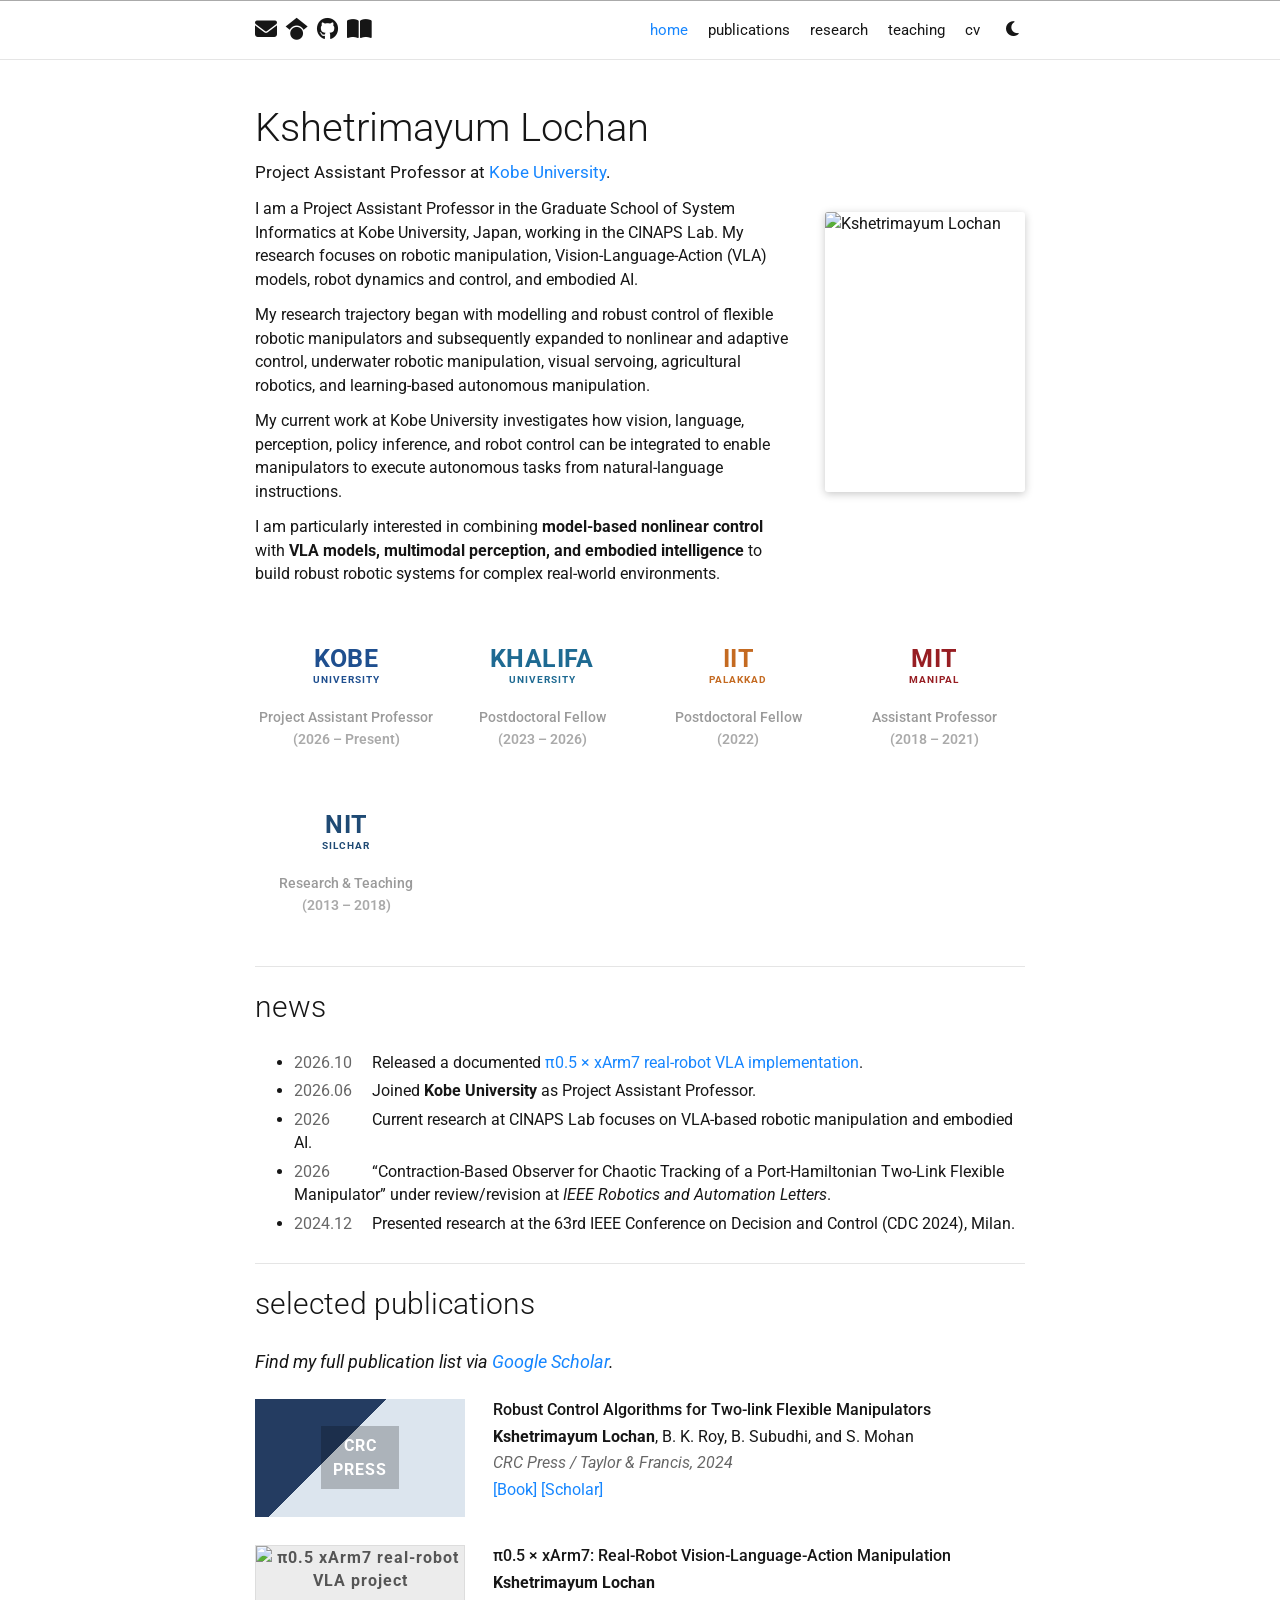
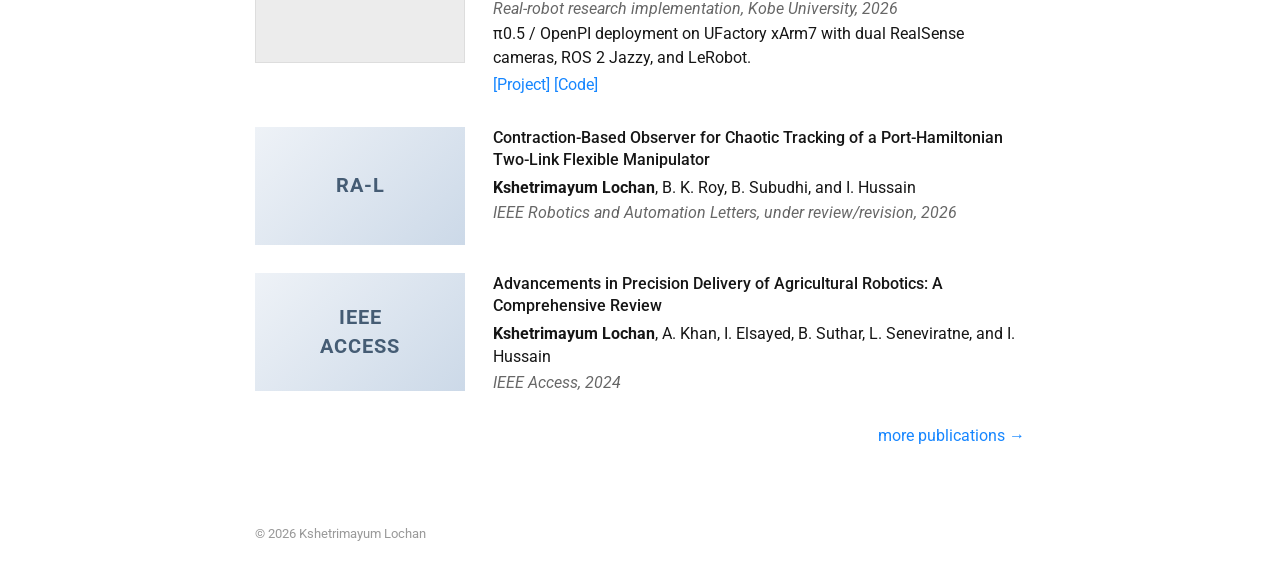
==== commit fc049915: "Remove Gauhati and Anna University from homepage timeline" ====
--- a/index.html
+++ b/index.html
@@ -78,16 +78,6 @@
       <div class="career-role">Research & Teaching</div>
       <div class="career-year">(2013 – 2018)</div>
     </div>
-    <div class="career">
-      <div class="brand gu">GAUHATI<div>UNIVERSITY</div></div>
-      <div class="career-role">M.Tech.</div>
-      <div class="career-year">(2010 – 2012)</div>
-    </div>
-    <div class="career">
-      <div class="brand anna">ANNA<div>UNIVERSITY</div></div>
-      <div class="career-role">B.Tech.</div>
-      <div class="career-year">(2005 – 2009)</div>
-    </div>
   </section>
 
   <hr>
--- a/styles.css
+++ b/styles.css
@@ -1,47 +1,121 @@
 :root{
-  --accent:#1686ff; --text:#151515; --muted:#5f5f5f; --line:#e7e7e7;
-  --bg:#ffffff; --navbg:rgba(255,255,255,.97); --soft:#f7f7f7;
+  --accent:#1686ff;
+  --text:#161616;
+  --muted:#676767;
+  --line:#e5e5e5;
+  --bg:#ffffff;
+  --navbg:rgba(255,255,255,.97);
 }
 *{box-sizing:border-box}
 html{scroll-behavior:smooth}
-body{margin:0;background:var(--bg);color:var(--text);font-family:"Roboto",Arial,sans-serif;font-size:16px;line-height:1.48;font-weight:400}
-body.dark{--text:#e9e9e9;--muted:#b9b9b9;--line:#3b3b3b;--bg:#171717;--navbg:rgba(23,23,23,.97);--soft:#222}
-a{color:var(--accent);text-decoration:none} a:hover{text-decoration:underline}
-.topbar{height:66px;border-bottom:1px solid var(--line);background:var(--navbg);position:sticky;top:0;z-index:20}
-.nav-shell{max-width:800px;height:100%;margin:0 auto;display:flex;align-items:center;justify-content:space-between}
-.icon-links{display:flex;align-items:center;gap:10px}
-.icon-links a{font-size:22px;color:var(--text);line-height:1}
-.main-nav{display:flex;align-items:center;gap:22px}
-.main-nav a{color:var(--text);font-size:15px}
+body{
+  margin:0;background:var(--bg);color:var(--text);
+  font-family:"Roboto",Arial,sans-serif;
+  font-size:16px;line-height:1.47;font-weight:400;
+}
+body.dark{--text:#ededed;--muted:#b7b7b7;--line:#3a3a3a;--bg:#161616;--navbg:rgba(22,22,22,.97)}
+a{color:var(--accent);text-decoration:none}a:hover{text-decoration:underline}
+
+.topbar{
+  height:60px;border-top:1px solid #aaa;border-bottom:1px solid var(--line);
+  background:var(--navbg);position:sticky;top:0;z-index:20;
+}
+.nav-shell{
+  max-width:770px;height:100%;margin:0 auto;
+  display:flex;align-items:center;justify-content:space-between;
+}
+.icon-links{display:flex;align-items:center;gap:9px}
+.icon-links a{font-size:22px;color:var(--text)}
+.main-nav{display:flex;align-items:center;gap:20px}
+.main-nav a{font-size:15px;color:var(--text)}
 .main-nav a.active{color:var(--accent)}
-#theme-toggle{border:0;background:transparent;color:var(--text);font-size:18px;cursor:pointer;padding:4px}
-.page{max-width:800px;margin:48px auto 0;padding:0 0 40px}
-.intro{display:grid;grid-template-columns:minmax(0,1fr) 200px;gap:40px;align-items:center}
-.intro h1{font-size:42px;font-weight:300;line-height:1.1;margin:0 0 12px}
-.position{font-size:17px;margin:0 0 16px}.intro p{margin:0 0 13px}.portrait-wrap{display:flex;justify-content:flex-end}
-.portrait{width:200px;height:280px;object-fit:cover;border-radius:4px;box-shadow:0 2px 10px rgba(0,0,0,.22)}
-hr{border:0;border-top:1px solid var(--line);margin:30px 0 18px}
-section h2{font-size:30px;font-weight:300;margin:0 0 24px;text-transform:lowercase}
-.interest-line{font-size:17px;line-height:1.7}
-.career-strip{display:grid;grid-template-columns:repeat(3,1fr);gap:26px 16px;margin-top:34px;text-align:center}
-.career-item{min-height:150px;display:flex;flex-direction:column;align-items:center;justify-content:flex-start}
-.logo-block{width:150px;height:74px;display:flex;flex-direction:column;align-items:center;justify-content:center;font-size:24px;font-weight:700;line-height:1.05;letter-spacing:.5px}
-.logo-block span{font-size:11px;letter-spacing:1.1px;font-weight:700}
-.kobe{color:#184c8f}.ku{color:#174d73}.iit{color:#b66522}.mit{color:#9b1d20}.nit{color:#244b76}.gu{color:#4d5f8d}
-.career-role{margin-top:7px;font-weight:500;color:var(--muted);font-size:14px}.career-years{color:#999;font-weight:600;font-size:14px;margin-top:2px}
-.news-list{margin:0;padding-left:39px}.news-list li{margin:5px 0;padding-left:0}.date{display:inline-block;width:76px;color:var(--muted)}
-.pub-intro{font-size:19px;margin-bottom:26px}.publication{display:grid;grid-template-columns:210px 1fr;gap:30px;margin:0 0 30px;align-items:start}
-.pub-image{width:210px;height:118px;object-fit:cover;background:#ececec;display:flex;align-items:center;justify-content:center;text-align:center;color:#555;font-weight:700;letter-spacing:1px}
-.book-cover{background:linear-gradient(135deg,#18365f 0 38%,#d7e0ea 38% 100%);color:#fff}.book-cover span{background:rgba(0,0,0,.25);padding:8px 12px}
-.paper-graphic{background:linear-gradient(135deg,#e9eef5,#c5d4e6);color:#3e5369;font-size:21px}
+#theme-toggle{border:0;background:transparent;color:var(--text);font-size:17px;cursor:pointer}
+
+.page{max-width:770px;margin:46px auto 0;padding:0 0 42px}
+
+.hero{
+  display:grid;grid-template-columns:minmax(0,1fr) 200px;
+  gap:34px;align-items:center;
+}
+.hero h1{
+  margin:0 0 10px;font-size:40px;line-height:1.1;font-weight:300;
+}
+.position{font-size:17px;margin:0 0 18px}
+.hero p{margin:0 0 12px}
+.portrait-wrap{display:flex;justify-content:flex-end}
+.portrait{
+  width:200px;height:280px;object-fit:cover;border-radius:3px;
+  box-shadow:0 2px 9px rgba(0,0,0,.22);
+}
+
+.career-grid{
+  display:grid;grid-template-columns:repeat(4,1fr);
+  gap:24px 14px;margin-top:32px;text-align:center;
+}
+.career{
+  min-height:142px;display:flex;flex-direction:column;
+  align-items:center;justify-content:flex-start;
+}
+.brand{
+  width:155px;height:72px;display:flex;flex-direction:column;
+  justify-content:center;align-items:center;
+  font-size:25px;font-weight:700;line-height:1.0;letter-spacing:.4px;
+}
+.brand div{font-size:10px;letter-spacing:1px;margin-top:4px}
+.kobe{color:#1f4f8f}.ku{color:#1e6a92}.iit{color:#c46a21}
+.mit{color:#971e23}.nit{color:#1f4a74}.gu{color:#566990}.anna{color:#8a2d2d}
+.career-role{font-size:14px;font-weight:500;color:#9a9a9a;margin-top:5px}
+.career-year{font-size:14px;font-weight:600;color:#aaa;margin-top:2px}
+
+hr{border:0;border-top:1px solid var(--line);margin:28px 0 18px}
+section h2{font-size:30px;font-weight:300;margin:0 0 22px;text-transform:lowercase}
+
+.news-list{padding-left:39px;margin:0}
+.news-list li{margin:5px 0}
+.date{display:inline-block;width:74px;color:var(--muted)}
+
+.pub-intro{font-size:18px;margin-bottom:24px}
+.publication{
+  display:grid;grid-template-columns:210px 1fr;
+  gap:28px;margin-bottom:28px;align-items:start;
+}
+.pub-image{
+  width:210px;height:118px;object-fit:cover;background:#ececec;
+  display:flex;align-items:center;justify-content:center;text-align:center;
+  color:#555;font-weight:700;letter-spacing:1px;
+}
+.book-cover{background:linear-gradient(135deg,#243c61 0 40%,#dce5ee 40% 100%);color:white}
+.book-cover span{background:rgba(0,0,0,.22);padding:8px 12px}
+.paper-graphic{background:linear-gradient(135deg,#eef2f7,#ccd9e8);color:#455c74;font-size:20px}
 .real-image{border:1px solid #ddd}
-.pub-body h3{font-size:16px;line-height:1.4;margin:0 0 4px;font-weight:500}.pub-body p{margin:2px 0}.venue{font-style:italic;color:var(--muted)}.paper-links{margin-top:3px!important}.more{text-align:right;margin-top:10px}
-.footer{max-width:800px;margin:0 auto 45px;color:#999;font-size:13px;padding-top:18px}
-.subpage{max-width:800px;margin:48px auto;padding-bottom:40px}.subpage h1{font-size:39px;font-weight:300}.section-list li{margin:7px 0}
-@media(max-width:840px){.nav-shell,.page,.footer,.subpage{max-width:calc(100% - 32px)}}
+.pub-body h3{font-size:16px;line-height:1.4;margin:0 0 4px;font-weight:500}
+.pub-body p{margin:2px 0}.venue{font-style:italic;color:var(--muted)}
+.paper-links{margin-top:4px!important}.more{text-align:right}
+
+.footer{
+  max-width:770px;margin:0 auto 44px;padding-top:18px;
+  color:#999;font-size:13px;
+}
+
+.subpage{max-width:770px;margin:46px auto;padding-bottom:40px}
+.subpage h1{font-size:38px;font-weight:300}
+
+@media(max-width:820px){
+  .nav-shell,.page,.footer,.subpage{max-width:calc(100% - 32px)}
+}
 @media(max-width:700px){
-  .topbar{height:auto}.nav-shell{padding:12px 0;align-items:flex-start;gap:13px;flex-direction:column}.main-nav{gap:15px;flex-wrap:wrap}
-  .page{margin-top:30px}.intro{grid-template-columns:1fr}.portrait-wrap{grid-row:1}.portrait{width:160px;height:210px}.intro h1{font-size:36px}
-  .career-strip{grid-template-columns:repeat(2,1fr)}.publication{grid-template-columns:1fr;gap:12px}.pub-image{width:210px}.news-list{padding-left:22px}
+  .topbar{height:auto}
+  .nav-shell{padding:12px 0;align-items:flex-start;gap:12px;flex-direction:column}
+  .main-nav{gap:14px;flex-wrap:wrap}
+  .page{margin-top:28px}
+  .hero{grid-template-columns:1fr}
+  .portrait-wrap{grid-row:1}
+  .portrait{width:160px;height:215px}
+  .hero h1{font-size:35px}
+  .career-grid{grid-template-columns:repeat(2,1fr)}
+  .publication{grid-template-columns:1fr;gap:12px}
+  .pub-image{width:210px}
 }
-@media(max-width:440px){.career-strip{grid-template-columns:1fr}.main-nav{gap:11px}.date{width:68px}}
+@media(max-width:430px){
+  .career-grid{grid-template-columns:1fr}
+}
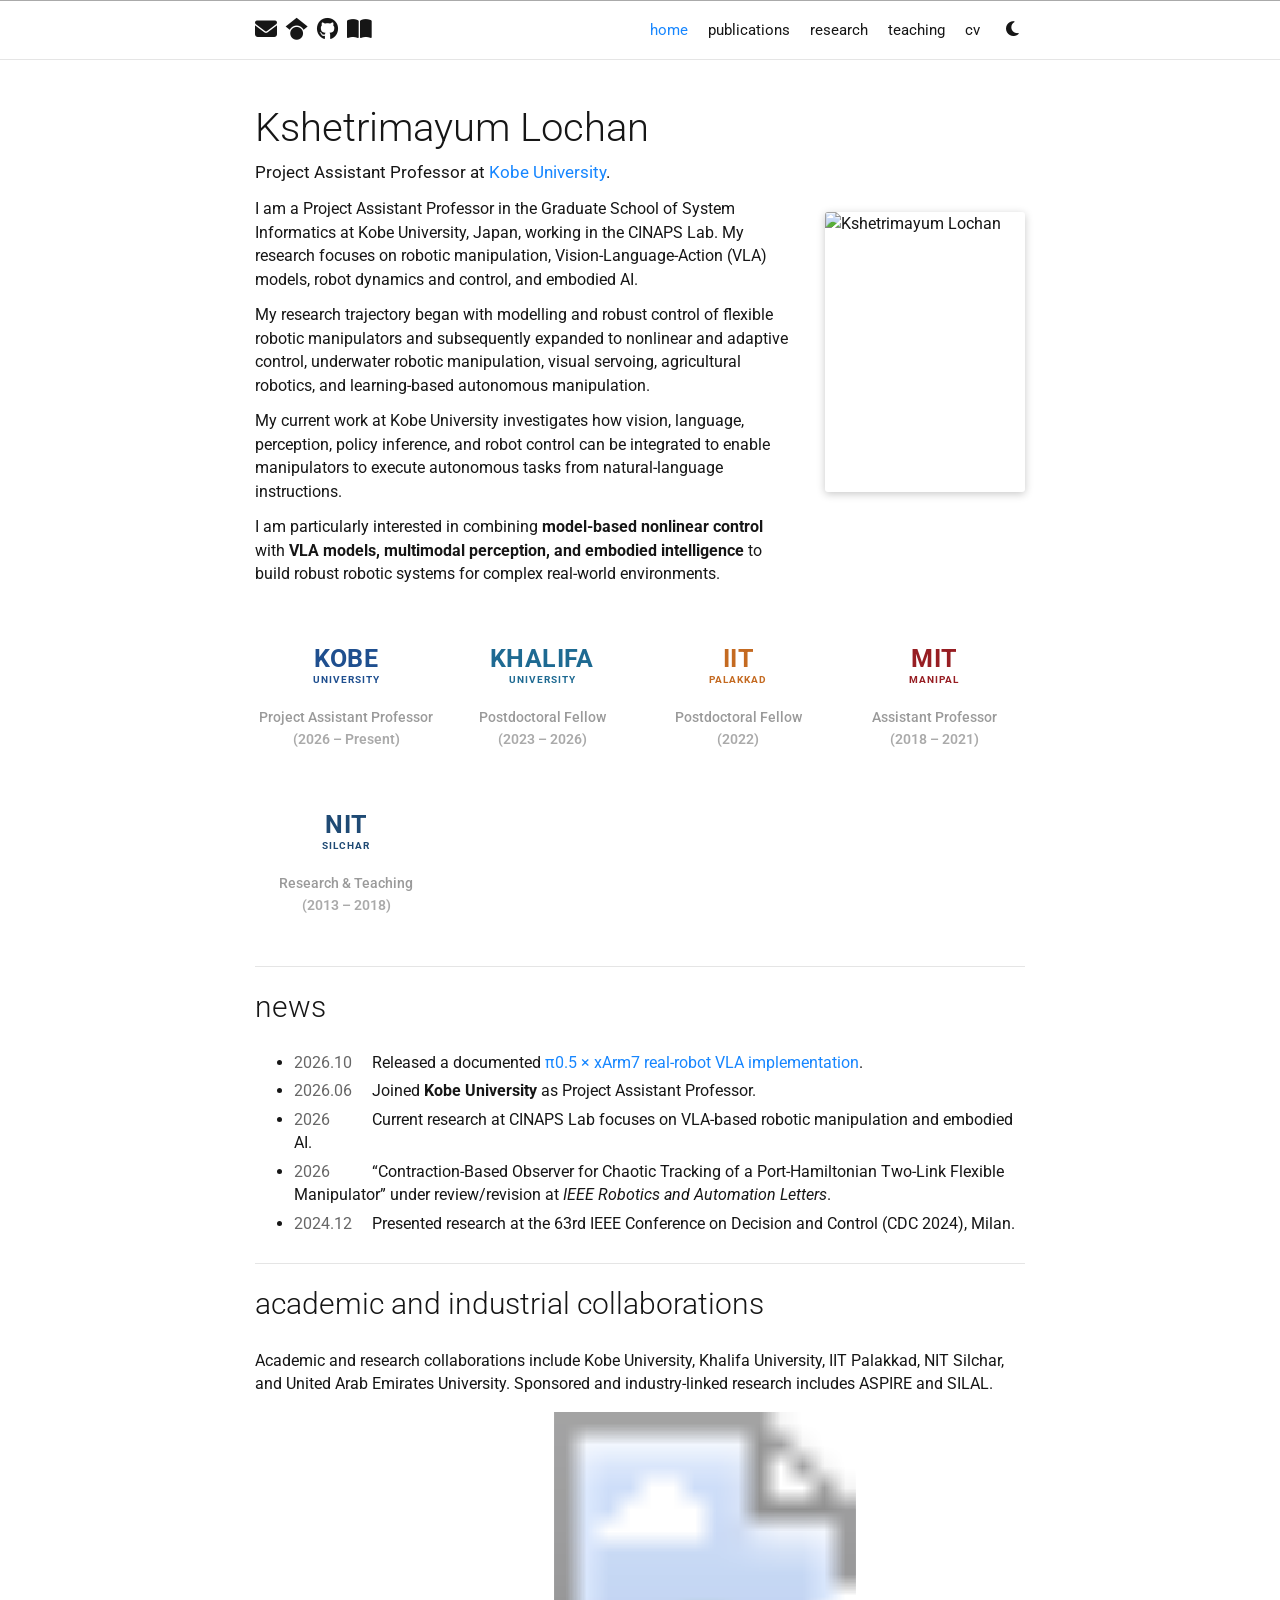
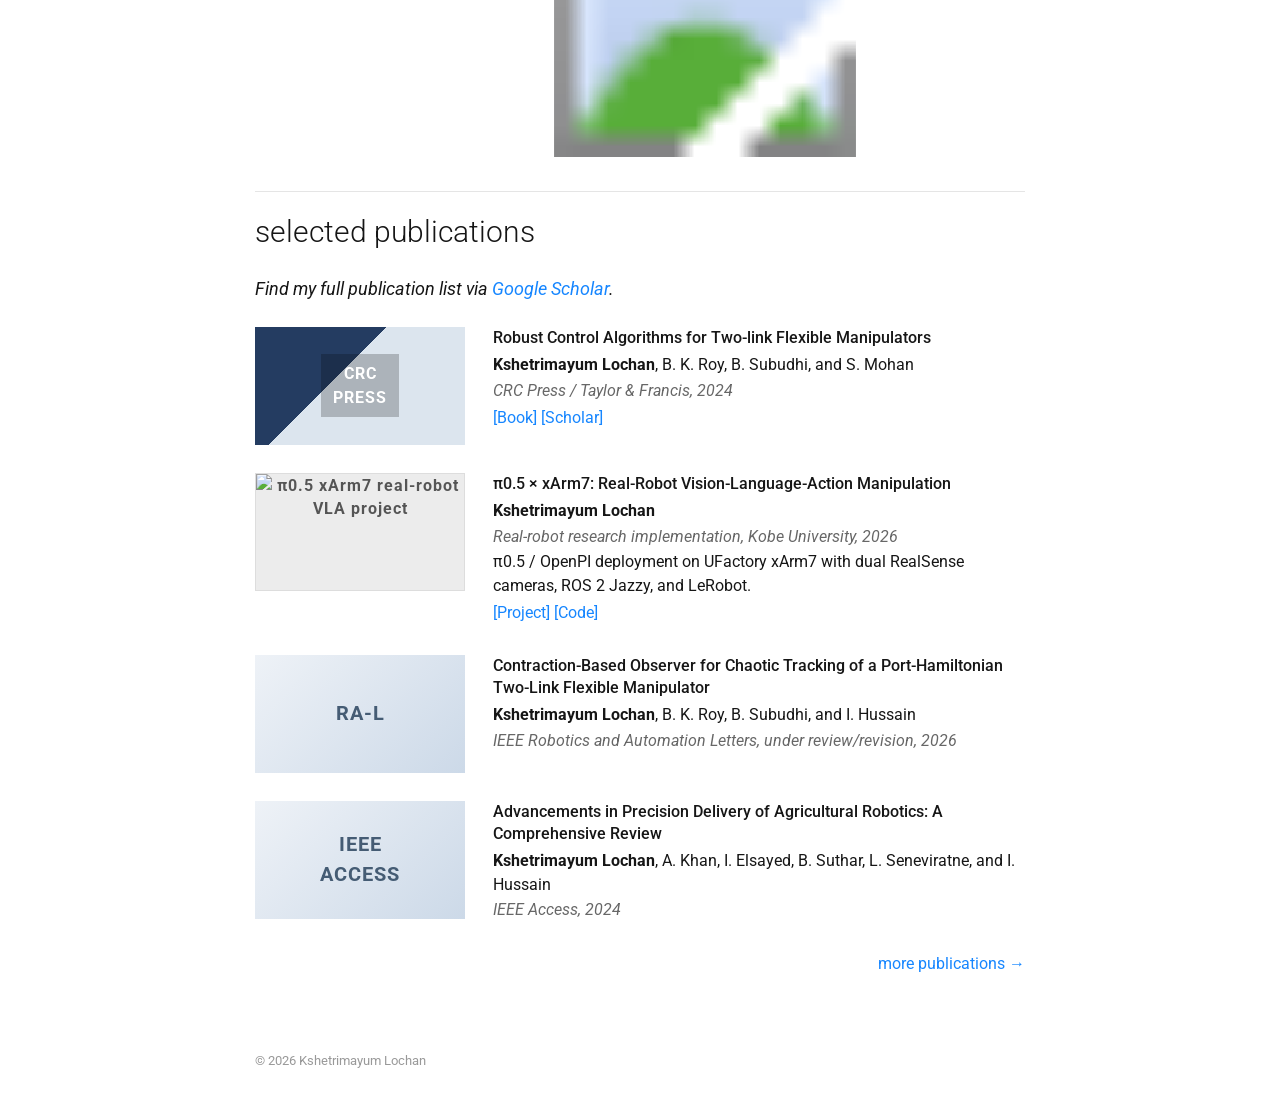
==== commit 002eaaba: "Add academic and industrial collaboration section" ====
--- a/index.html
+++ b/index.html
@@ -95,6 +95,16 @@
 
   <hr>
 
+  <section class="collaborations">
+    <h2>academic and industrial collaborations</h2>
+    <p class="collab-note">Academic and research collaborations include Kobe University, Khalifa University, IIT Palakkad, NIT Silchar, and United Arab Emirates University. Sponsored and industry-linked research includes ASPIRE and SILAL.</p>
+    <div class="collab-logos">
+      <img src="assets/collaborations.svg" alt="Academic and industrial collaboration logos: Kobe University, Khalifa University, IIT Palakkad, NIT Silchar, UAEU, ASPIRE and SILAL">
+    </div>
+  </section>
+
+  <hr>
+
   <section>
     <h2>selected publications</h2>
     <p class="pub-intro"><em>Find my full publication list via <a href="https://scholar.google.co.in/citations?user=Sx0c1C0AAAAJ&hl=en">Google Scholar</a>.</em></p>
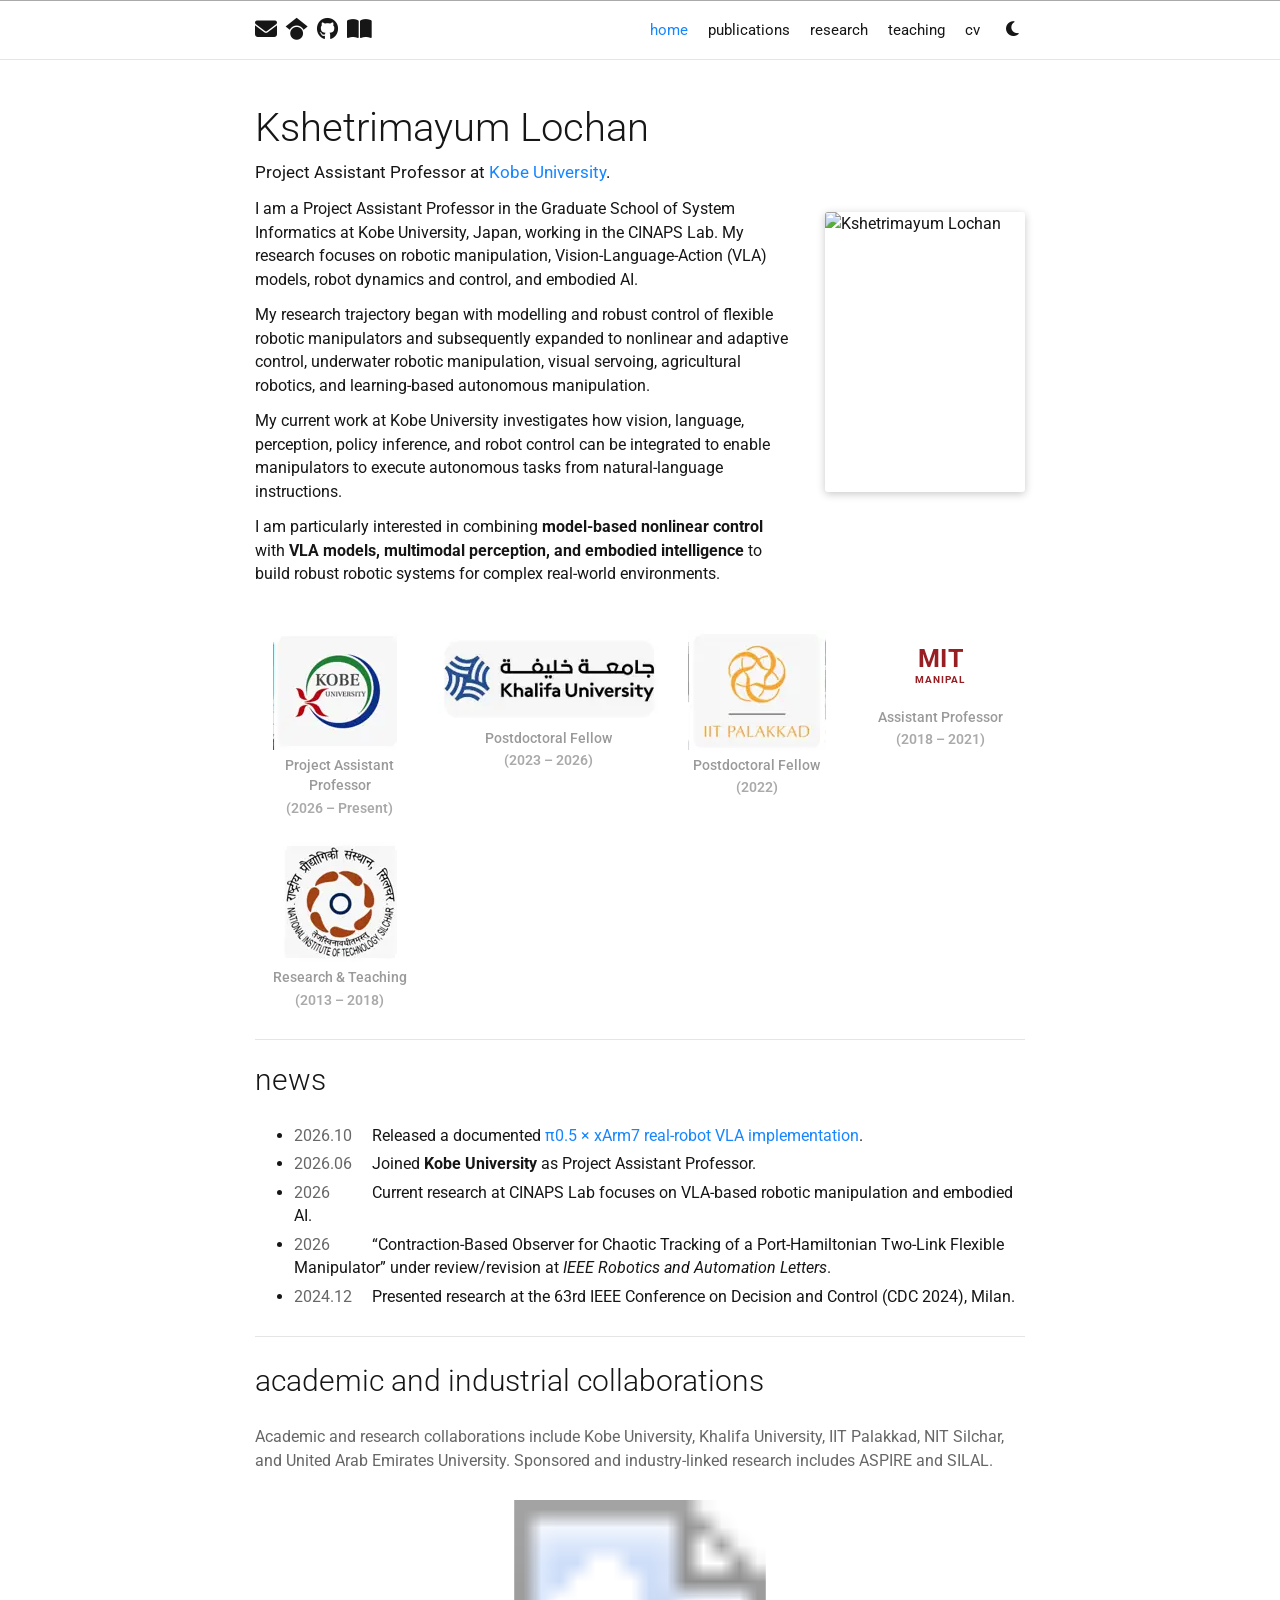
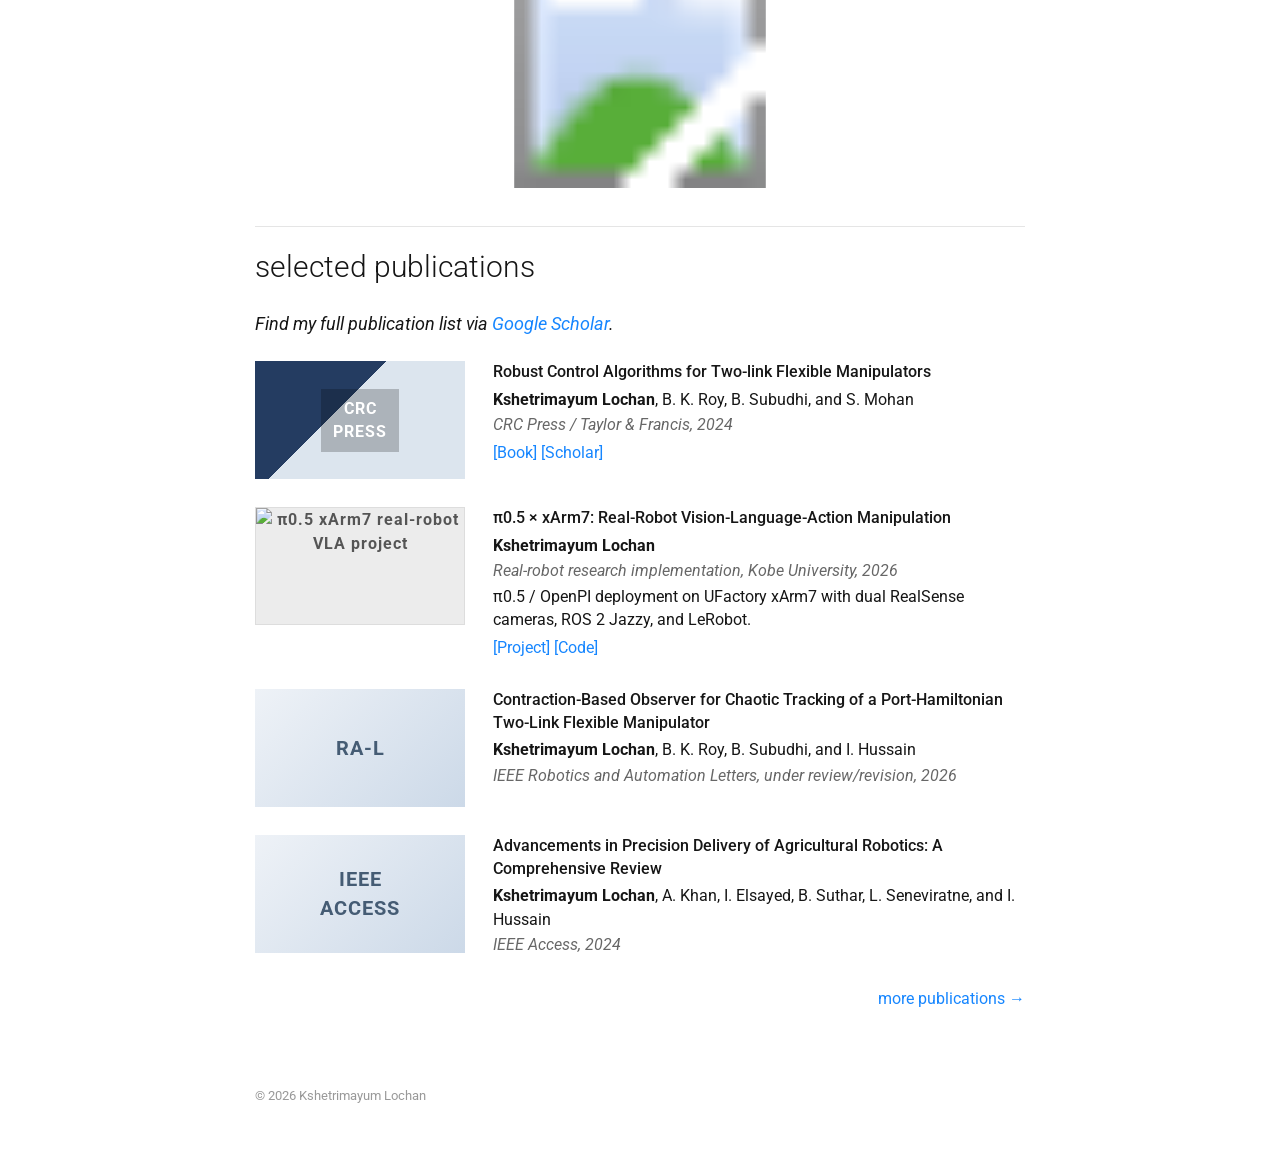
==== commit d05b53fa: "Replace career text labels with university logos" ====
--- a/index.html
+++ b/index.html
@@ -54,17 +54,17 @@
 
   <section class="career-grid">
     <div class="career">
-      <div class="brand kobe">KOBE<div>UNIVERSITY</div></div>
+      <img class="career-logo" src="[data-uri]" alt="Kobe University logo">
       <div class="career-role">Project Assistant Professor</div>
       <div class="career-year">(2026 – Present)</div>
     </div>
     <div class="career">
-      <div class="brand ku">KHALIFA<div>UNIVERSITY</div></div>
+      <img class="career-logo career-logo-wide" src="[data-uri]" alt="Khalifa University logo">
       <div class="career-role">Postdoctoral Fellow</div>
       <div class="career-year">(2023 – 2026)</div>
     </div>
     <div class="career">
-      <div class="brand iit">IIT<div>PALAKKAD</div></div>
+      <img class="career-logo" src="[data-uri]" alt="IIT Palakkad logo">
       <div class="career-role">Postdoctoral Fellow</div>
       <div class="career-year">(2022)</div>
     </div>
@@ -74,7 +74,7 @@
       <div class="career-year">(2018 – 2021)</div>
     </div>
     <div class="career">
-      <div class="brand nit">NIT<div>SILCHAR</div></div>
+      <img class="career-logo" src="[data-uri]" alt="NIT Silchar logo">
       <div class="career-role">Research & Teaching</div>
       <div class="career-year">(2013 – 2018)</div>
     </div>
--- a/styles.css
+++ b/styles.css
@@ -119,3 +119,6 @@
 @media(max-width:430px){
   .career-grid{grid-template-columns:1fr}
 }
+
+.collaborations{padding-top:4px}.collab-note{color:var(--muted);margin-bottom:18px}.collab-logos{display:flex;justify-content:center;align-items:center}.collab-logos img{width:100%;max-width:900px;height:auto;display:block;background:#fff;border-radius:8px;padding:10px}
+body.dark .collab-logos img{background:#fff}
